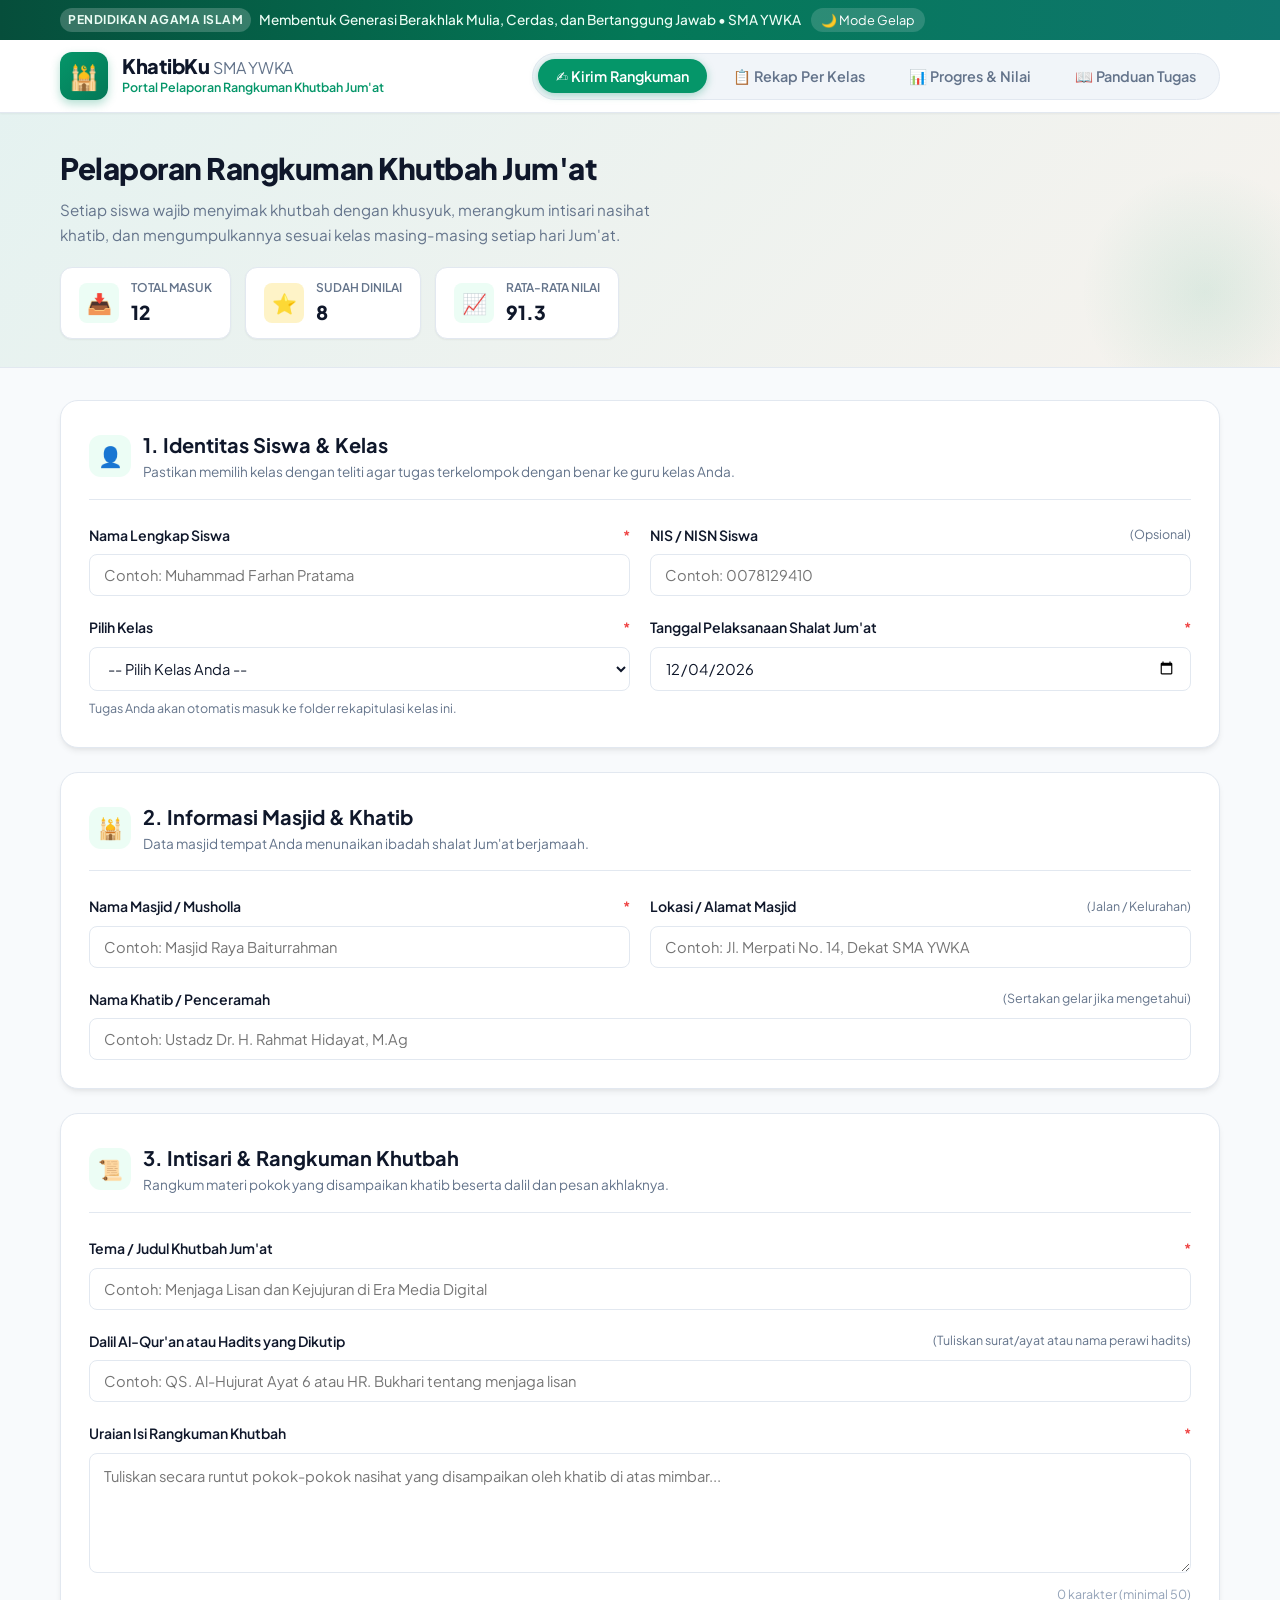
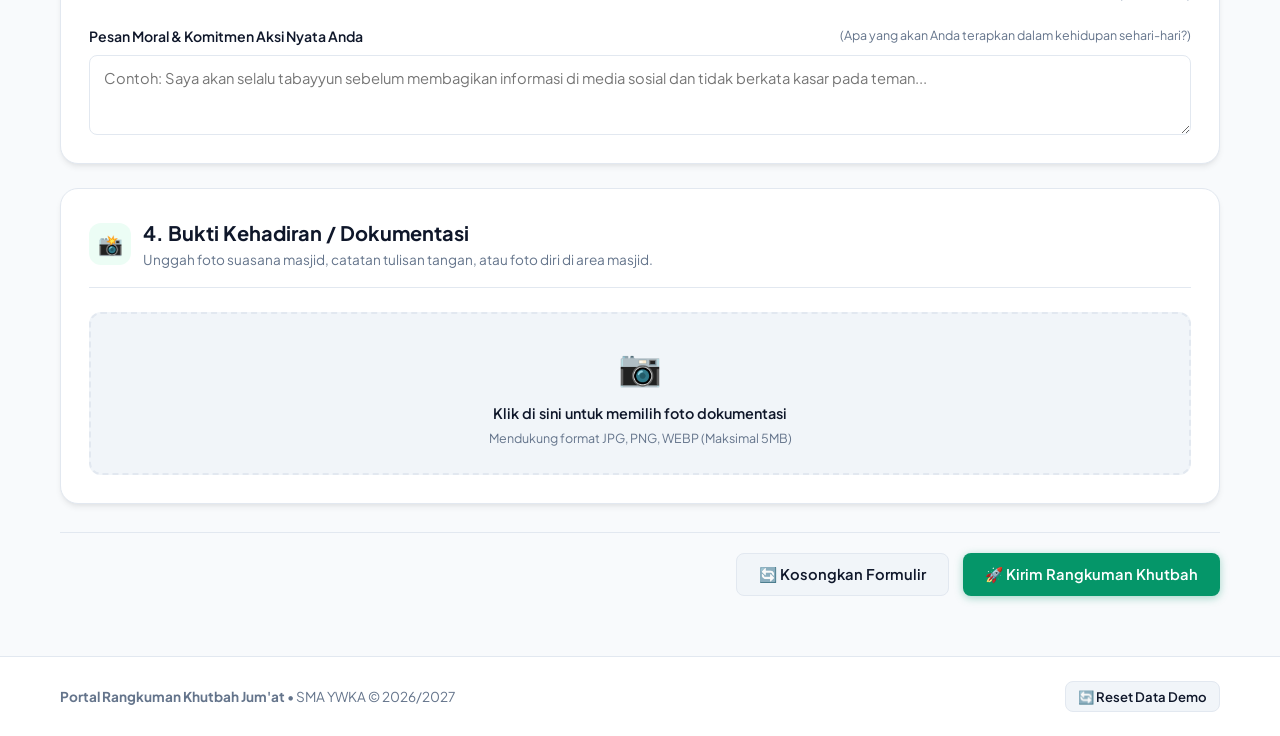
==== index.html @ e595c125 "feat: inisialisasi portal pelaporan dan rekapitulasi rangkuman khutbah jumat SMA YWKA" ====
<!DOCTYPE html>
<html lang="id" data-theme="light">
<head>
  <meta charset="UTF-8">
  <meta name="viewport" content="width=device-width, initial-scale=1.0">
  <title>Portal Rangkuman Khutbah Jum'at - SMA YWKA</title>
  <meta name="description" content="Aplikasi pelaporan dan pengumpulan tugas rangkuman khutbah Jum'at siswa SMA YWKA berbasis per kelas lengkap dengan rekapitulasi nilai guru.">
  
  <!-- Google Fonts: Plus Jakarta Sans & Outfit -->
  <link rel="preconnect" href="https://fonts.googleapis.com">
  <link rel="preconnect" href="https://fonts.gstatic.com" crossorigin>
  <link href="https://fonts.googleapis.com/css2?family=Outfit:wght@500;600;700;800&family=Plus+Jakarta+Sans:ital,wght@0,400;0,500;0,600;0,700;0,800;1,400&display=swap" rel="stylesheet">
  
  <!-- Main Stylesheet -->
  <link rel="stylesheet" href="css/style.css">
</head>
<body>

  <!-- Top Announcement Bar -->
  <header class="top-announcement">
    <div class="container top-announcement-content">
      <div style="display: flex; align-items: center; gap: 8px;">
        <span class="announcement-badge">Pendidikan Agama Islam</span>
        <span>Membentuk Generasi Berakhlak Mulia, Cerdas, dan Bertanggung Jawab • SMA YWKA</span>
      </div>
      <div class="top-actions">
        <button id="themeToggleBtn" class="theme-toggle-btn" title="Beralih Mode Gelap/Terang">
          🌙 Mode Gelap
        </button>
      </div>
    </div>
  </header>

  <!-- Sticky Navbar -->
  <nav class="navbar">
    <div class="container nav-container">
      <div class="brand-wrapper">
        <div class="brand-logo-circle" title="Logo SMA YWKA">
          🕌
        </div>
        <div class="brand-info">
          <h1>KhatibKu <span style="display:inline; font-weight: normal; font-size: 0.8em; color: var(--text-muted);">SMA YWKA</span></h1>
          <span>Portal Pelaporan Rangkuman Khutbah Jum'at</span>
        </div>
      </div>

      <!-- Navigation Tabs -->
      <div class="nav-tabs" role="tablist">
        <button class="nav-tab-btn active" data-tab="form" role="tab">
          ✍️ Kirim Rangkuman
        </button>
        <button class="nav-tab-btn" data-tab="rekap" role="tab">
          📋 Rekap Per Kelas
        </button>
        <button class="nav-tab-btn" data-tab="statistik" role="tab">
          📊 Progres & Nilai
        </button>
        <button class="nav-tab-btn" data-tab="panduan" role="tab">
          📖 Panduan Tugas
        </button>
      </div>
    </div>
  </nav>

  <!-- Hero Header Banner -->
  <section class="hero-banner">
    <div class="container hero-content">
      <div class="hero-text">
        <h2>Pelaporan Rangkuman Khutbah Jum'at</h2>
        <p>Setiap siswa wajib menyimak khutbah dengan khusyuk, merangkum intisari nasihat khatib, dan mengumpulkannya sesuai kelas masing-masing setiap hari Jum'at.</p>
      </div>

      <!-- Quick Metrics Counters -->
      <div class="hero-stats-quick">
        <div class="stat-chip">
          <div class="stat-chip-icon green">📥</div>
          <div class="stat-chip-info">
            <span>Total Masuk</span>
            <strong id="statTotalSubmissions">0</strong>
          </div>
        </div>
        <div class="stat-chip">
          <div class="stat-chip-icon gold">⭐</div>
          <div class="stat-chip-info">
            <span>Sudah Dinilai</span>
            <strong id="statTotalGraded">0</strong>
          </div>
        </div>
        <div class="stat-chip">
          <div class="stat-chip-icon green">📈</div>
          <div class="stat-chip-info">
            <span>Rata-Rata Nilai</span>
            <strong id="statAvgScore">0.0</strong>
          </div>
        </div>
      </div>
    </div>
  </section>

  <!-- Main Workspace -->
  <main class="main-wrapper">
    <div class="container">

      <!-- ===================================================================
           TAB 1: FORM PENGUMPULAN SISWA
           =================================================================== -->
      <div id="tab-form" class="tab-panel active" role="tabpanel">
        
        <form id="formSubmitSummary">
          
          <!-- Card 1: Identitas Siswa -->
          <div class="card">
            <div class="card-header">
              <div class="card-title-group">
                <div class="card-icon">👤</div>
                <div>
                  <h3 class="card-title">1. Identitas Siswa & Kelas</h3>
                  <p class="card-subtitle">Pastikan memilih kelas dengan teliti agar tugas terkelompok dengan benar ke guru kelas Anda.</p>
                </div>
              </div>
            </div>

            <div class="form-grid">
              <div class="form-group">
                <label class="form-label" for="inputStudentName">
                  Nama Lengkap Siswa <span class="required">*</span>
                </label>
                <input type="text" id="inputStudentName" class="input-field" placeholder="Contoh: Muhammad Farhan Pratama" required>
              </div>

              <div class="form-group">
                <label class="form-label" for="inputNisn">
                  NIS / NISN Siswa <span class="form-hint">(Opsional)</span>
                </label>
                <input type="text" id="inputNisn" class="input-field" placeholder="Contoh: 0078129410">
              </div>

              <div class="form-group">
                <label class="form-label" for="inputClass">
                  Pilih Kelas <span class="required">*</span>
                </label>
                <select id="inputClass" class="select-field" required>
                  <option value="">-- Memuat daftar kelas... --</option>
                </select>
                <span class="form-hint">Tugas Anda akan otomatis masuk ke folder rekapitulasi kelas ini.</span>
              </div>

              <div class="form-group">
                <label class="form-label" for="inputFridayDate">
                  Tanggal Pelaksanaan Shalat Jum'at <span class="required">*</span>
                </label>
                <input type="date" id="inputFridayDate" class="input-field" required>
              </div>
            </div>
          </div>

          <!-- Card 2: Lokasi Ibadah & Khatib -->
          <div class="card">
            <div class="card-header">
              <div class="card-title-group">
                <div class="card-icon">🕌</div>
                <div>
                  <h3 class="card-title">2. Informasi Masjid & Khatib</h3>
                  <p class="card-subtitle">Data masjid tempat Anda menunaikan ibadah shalat Jum'at berjamaah.</p>
                </div>
              </div>
            </div>

            <div class="form-grid">
              <div class="form-group">
                <label class="form-label" for="inputMosqueName">
                  Nama Masjid / Musholla <span class="required">*</span>
                </label>
                <input type="text" id="inputMosqueName" class="input-field" placeholder="Contoh: Masjid Raya Baiturrahman" required>
              </div>

              <div class="form-group">
                <label class="form-label" for="inputMosqueAddress">
                  Lokasi / Alamat Masjid <span class="form-hint">(Jalan / Kelurahan)</span>
                </label>
                <input type="text" id="inputMosqueAddress" class="input-field" placeholder="Contoh: Jl. Merpati No. 14, Dekat SMA YWKA">
              </div>

              <div class="form-group full-width">
                <label class="form-label" for="inputKhatibName">
                  Nama Khatib / Penceramah <span class="form-hint">(Sertakan gelar jika mengetahui)</span>
                </label>
                <input type="text" id="inputKhatibName" class="input-field" placeholder="Contoh: Ustadz Dr. H. Rahmat Hidayat, M.Ag">
              </div>
            </div>
          </div>

          <!-- Card 3: Rangkuman Khutbah -->
          <div class="card">
            <div class="card-header">
              <div class="card-title-group">
                <div class="card-icon">📜</div>
                <div>
                  <h3 class="card-title">3. Intisari & Rangkuman Khutbah</h3>
                  <p class="card-subtitle">Rangkum materi pokok yang disampaikan khatib beserta dalil dan pesan akhlaknya.</p>
                </div>
              </div>
            </div>

            <div class="form-grid">
              <div class="form-group full-width">
                <label class="form-label" for="inputKhutbahTitle">
                  Tema / Judul Khutbah Jum'at <span class="required">*</span>
                </label>
                <input type="text" id="inputKhutbahTitle" class="input-field" placeholder="Contoh: Menjaga Lisan dan Kejujuran di Era Media Digital" required>
              </div>

              <div class="form-group full-width">
                <label class="form-label" for="inputQuranHadith">
                  Dalil Al-Qur'an atau Hadits yang Dikutip <span class="form-hint">(Tuliskan surat/ayat atau nama perawi hadits)</span>
                </label>
                <input type="text" id="inputQuranHadith" class="input-field" placeholder="Contoh: QS. Al-Hujurat Ayat 6 atau HR. Bukhari tentang menjaga lisan">
              </div>

              <div class="form-group full-width">
                <label class="form-label" for="inputSummaryText">
                  Uraian Isi Rangkuman Khutbah <span class="required">*</span>
                </label>
                <textarea id="inputSummaryText" class="textarea-field" placeholder="Tuliskan secara runtut pokok-pokok nasihat yang disampaikan oleh khatib di atas mimbar..." required></textarea>
                <div id="charCounter" class="char-counter">0 karakter (minimal 50)</div>
              </div>

              <div class="form-group full-width">
                <label class="form-label" for="inputMoralAction">
                  Pesan Moral & Komitmen Aksi Nyata Anda <span class="form-hint">(Apa yang akan Anda terapkan dalam kehidupan sehari-hari?)</span>
                </label>
                <textarea id="inputMoralAction" class="textarea-field" style="min-height: 80px;" placeholder="Contoh: Saya akan selalu tabayyun sebelum membagikan informasi di media sosial dan tidak berkata kasar pada teman..."></textarea>
              </div>
            </div>
          </div>

          <!-- Card 4: Bukti Foto Kehadiran -->
          <div class="card">
            <div class="card-header">
              <div class="card-title-group">
                <div class="card-icon">📸</div>
                <div>
                  <h3 class="card-title">4. Bukti Kehadiran / Dokumentasi</h3>
                  <p class="card-subtitle">Unggah foto suasana masjid, catatan tulisan tangan, atau foto diri di area masjid.</p>
                </div>
              </div>
            </div>

            <div class="photo-upload-zone" onclick="document.getElementById('inputPhotoFile').click()">
              <input type="file" id="inputPhotoFile" accept="image/*" style="display: none;">
              
              <div id="photoUploadPrompt">
                <div class="upload-icon">📷</div>
                <div class="upload-text">Klik di sini untuk memilih foto dokumentasi</div>
                <div class="upload-subtext">Mendukung format JPG, PNG, WEBP (Maksimal 5MB)</div>
              </div>

              <div id="photoPreviewContainer" class="photo-preview-wrapper" style="display: none;">
                <img id="photoPreviewImg" class="photo-preview-img" src="" alt="Preview Dokumentasi Siswa">
                <button type="button" id="btnRemovePhoto" class="btn-remove-photo" title="Hapus Foto">✕</button>
              </div>
            </div>
          </div>

          <!-- Tombol Aksi Submit -->
          <div class="form-actions">
            <button type="reset" class="btn btn-secondary">
              🔄 Kosongkan Formulir
            </button>
            <button type="submit" class="btn btn-primary">
              🚀 Kirim Rangkuman Khutbah
            </button>
          </div>

        </form>
      </div>

      <!-- ===================================================================
           TAB 2: REKAPITULASI BERDASARKAN KELAS (GURU / WALI KELAS)
           =================================================================== -->
      <div id="tab-rekap" class="tab-panel" role="tabpanel">
        
        <!-- Pilihan Filter Kelas (Pills) -->
        <div class="card" style="padding: 20px 24px;">
          <div class="class-filter-title">
            <span>🏷️ Kelompokkan Berdasarkan Kelas:</span>
            <span style="font-size: 0.8rem; font-weight: normal; color: var(--text-muted);">Klik kelas untuk menyaring data</span>
          </div>
          <div id="classPillsContainer" class="class-pills-list">
            <!-- Diisi otomatis oleh JavaScript -->
          </div>
        </div>

        <!-- Filter & Search Controls Toolbar -->
        <div class="filter-toolbar">
          <div class="search-box-wrapper">
            <span class="search-icon">🔍</span>
            <input type="text" id="tableSearchInput" class="input-field" placeholder="Cari nama siswa, masjid, atau judul khutbah...">
          </div>

          <div class="filter-group-right">
            <!-- Filter Tanggal Jum'at -->
            <select id="filterFridayDate" class="select-field" style="width: auto; min-width: 190px;">
              <option value="all">📅 Semua Tanggal Jum'at</option>
            </select>

            <!-- Filter Status Penilaian -->
            <select id="filterStatus" class="select-field" style="width: auto; min-width: 160px;">
              <option value="all">⚡ Semua Status</option>
              <option value="pending">⏳ Menunggu Penilaian</option>
              <option value="graded">✅ Sudah Dinilai</option>
            </select>

            <!-- Export Excel Button -->
            <button id="btnExportCSV" class="btn btn-outline-gold" title="Ekspor data yang tampil ke file CSV / Excel">
              📥 Unduh Excel
            </button>

            <!-- Cetak Laporan Button -->
            <button id="btnPrintReport" class="btn btn-primary" title="Cetak lembar penilaian resmi per kelas">
              🖨️ Cetak Lembar Nilai
            </button>
          </div>
        </div>

        <!-- Indikator Jumlah Data yang Ditampilkan -->
        <div style="display: flex; justify-content: space-between; align-items: center; margin-bottom: 14px; font-size: 0.88rem; color: var(--text-muted);">
          <div id="filteredResultCount">Menampilkan 0 data rangkuman</div>
          <div>Klik tombol <strong>Periksa</strong> untuk membaca rangkuman lengkap & memberikan nilai.</div>
        </div>

        <!-- Tabel Rekapitulasi Rangkuman Siswa -->
        <div class="table-responsive">
          <table class="custom-table">
            <thead>
              <tr>
                <th style="width: 40px; text-align: center;">No</th>
                <th>Nama Siswa & NISN</th>
                <th style="text-align: center;">Kelas</th>
                <th>Tanggal Jum'at</th>
                <th>Masjid & Khatib</th>
                <th>Tema Khutbah</th>
                <th style="text-align: center;">Foto</th>
                <th style="text-align: center;">Status</th>
                <th style="text-align: center;">Nilai</th>
                <th style="text-align: center; width: 100px;">Aksi</th>
              </tr>
            </thead>
            <tbody id="summariesTableBody">
              <!-- Baris tabel di-generate secara dinamis -->
            </tbody>
          </table>
        </div>

        <!-- Empty State jika tidak ada data -->
        <div id="emptyStateTable" class="empty-state" style="display: none;">
          <div class="empty-state-icon">📭</div>
          <h3>Tidak Ada Data Rangkuman</h3>
          <p>Belum ada tugas siswa yang dikumpulkan untuk saringan kelas atau tanggal yang Anda pilih.</p>
        </div>

      </div>

      <!-- ===================================================================
           TAB 3: STATISTIK & MONITORING KEAKTIFAN KELAS
           =================================================================== -->
      <div id="tab-statistik" class="tab-panel" role="tabpanel">
        
        <div class="card-header" style="margin-bottom: 24px;">
          <div>
            <h3 class="card-title">📊 Monitoring Keaktifan Pengumpulan Per Kelas</h3>
            <p class="card-subtitle">Memantau tingkat partisipasi siswa dari setiap kelas dalam melaksanakan tugas shalat Jum'at.</p>
          </div>
        </div>

        <!-- Grid Progress Per Kelas -->
        <div id="classProgressGrid" style="display: grid; grid-template-columns: repeat(auto-fill, minmax(280px, 1fr)); gap: 18px;">
          <!-- Diisi otomatis oleh JavaScript -->
        </div>

      </div>

      <!-- ===================================================================
           TAB 4: PANDUAN TUGAS KHUTBAH JUM'AT
           =================================================================== -->
      <div id="tab-panduan" class="tab-panel" role="tabpanel">
        
        <div class="card">
          <div class="card-header">
            <div class="card-title-group">
              <div class="card-icon">📖</div>
              <div>
                <h3 class="card-title">Panduan Adab & Penulisan Rangkuman Khutbah Jum'at</h3>
                <p class="card-subtitle">Pedoman resmi bagi seluruh siswa SMA YWKA</p>
              </div>
            </div>
          </div>

          <div style="display: grid; grid-template-columns: repeat(auto-fit, minmax(300px, 1fr)); gap: 24px;">
            <div class="detail-item-box" style="border-left-color: #059669;">
              <h4 style="color: var(--primary); margin-bottom: 8px;">1. Adab Menyimak Khutbah</h4>
              <p style="font-size: 0.9rem; color: var(--text-main); margin-bottom: 8px;">
                Saat khatib telah naik mimbar dan berkhutbah, seluruh jamaah <strong>wajib diam dan mendengarkan</strong>. Tidak diperkenankan berbicara bahkan sekadar menegur kawan.
              </p>
              <blockquote style="font-style: italic; background: rgba(5,150,105,0.06); padding: 8px 12px; border-radius: 6px; font-size: 0.85rem;">
                "Jika engkau berkata kepada sahabatmu pada hari Jum'at 'Diamlah!' saat imam sedang berkhutbah, maka sungguh engkau telah berbuat sia-sia." (HR. Bukhari no. 934 & Muslim no. 851)
              </blockquote>
            </div>

            <div class="detail-item-box" style="border-left-color: #d97706;">
              <h4 style="color: var(--accent-gold); margin-bottom: 8px;">2. Kapan Waktu Mencatat?</h4>
              <p style="font-size: 0.9rem; color: var(--text-main);">
                Siswa dianjurkan untuk <strong>fokus menyimak dan mengingat poin-poin inti</strong> selama khutbah berlangsung. Catatan dan penulisan rangkuman dilakukan <strong>seusai shalat Jum'at selesai</strong> atau setelah tiba di rumah/sekolah agar tidak merusak kesempurnaan pahala Jum'at.
              </p>
            </div>

            <div class="detail-item-box" style="border-left-color: #3b82f6;">
              <h4 style="color: #2563eb; margin-bottom: 8px;">3. Unsur Rangkuman yang Baik</h4>
              <ul style="padding-left: 20px; font-size: 0.9rem; color: var(--text-main); line-height: 1.7;">
                <li><strong>Identitas Masjid & Khatib:</strong> Tuliskan nama masjid dan khatib dengan benar.</li>
                <li><strong>Tema / Topik Utama:</strong> Pokok pesan moral yang dibawakan.</li>
                <li><strong>Dalil Pendukung:</strong> Sebutkan ayat Al-Qur'an atau hadits yang dijadikan rujukan oleh khatib.</li>
                <li><strong>Aksi Nyata:</strong> Refleksi pribadi tentang bagaimana Anda menerapkan nasehat tersebut di lingkungan sekolah dan keluarga.</li>
              </ul>
            </div>

            <div class="detail-item-box" style="border-left-color: #8b5cf6;">
              <h4 style="color: #7c3aed; margin-bottom: 8px;">4. Kriteria Penilaian Guru</h4>
              <ul style="padding-left: 20px; font-size: 0.9rem; color: var(--text-main); line-height: 1.7;">
                <li><strong>Kelengkapan Isi (40%):</strong> Menjelaskan pokok khutbah secara sistematis.</li>
                <li><strong>Ketepatan Dalil (25%):</strong> Menyertakan ayat/hadits yang relevan.</li>
                <li><strong>Aksi Nyata & Relevansi (25%):</strong> Adanya komitmen penerapan akhlakul karimah.</li>
                <li><strong>Ketepatan Waktu & Bukti (10%):</strong> Dikumpulkan pada hari Jum'at sebelum pukul 21:00 WIB.</li>
              </ul>
            </div>
          </div>
        </div>

      </div>

    </div>
  </main>

  <!-- ===================================================================
       MODAL 1: PERIKSA & BERI NILAI TUGAS (UNTUK GURU)
       =================================================================== -->
  <div id="reviewModal" class="modal-backdrop">
    <div class="modal-dialog">
      <div class="modal-header">
        <div>
          <h3 id="modalStudentName">Detail Rangkuman Siswa</h3>
          <div id="modalStudentMeta" style="font-size: 0.8rem; color: var(--text-muted); margin-top: 2px;"></div>
        </div>
        <button class="modal-close-btn" onclick="closeReviewModal()">✕</button>
      </div>

      <div class="modal-body">
        
        <!-- Info Pelaksanaan -->
        <div style="display: grid; grid-template-columns: repeat(2, 1fr); gap: 12px; margin-bottom: 16px;">
          <div class="detail-item-box" style="margin-bottom: 0;">
            <div class="detail-item-title">🕌 Lokasi Masjid</div>
            <div id="modalMosqueInfo" class="detail-item-content">-</div>
          </div>
          <div class="detail-item-box" style="margin-bottom: 0;">
            <div class="detail-item-title">📅 Tanggal & Khatib</div>
            <div id="modalDateInfo" style="font-weight: 600; color: var(--primary);"></div>
            <div id="modalKhatibInfo" style="font-size: 0.85rem; color: var(--text-muted);"></div>
          </div>
        </div>

        <!-- Tema Khutbah -->
        <div class="detail-item-box">
          <div class="detail-item-title">📌 Tema / Judul Khutbah</div>
          <div id="modalKhutbahTitle" class="detail-item-content" style="font-weight: 700; font-size: 1.05rem;">-</div>
        </div>

        <!-- Dalil -->
        <div class="detail-item-box" style="border-left-color: var(--accent-gold);">
          <div class="detail-item-title">📖 Dalil Al-Qur'an / Hadits</div>
          <div id="modalQuranHadith" class="detail-item-content" style="font-style: italic;">-</div>
        </div>

        <!-- Uraian Rangkuman -->
        <div class="detail-item-box">
          <div class="detail-item-title">📝 Isi Rangkuman Khutbah</div>
          <div id="modalSummaryText" class="detail-item-content">-</div>
        </div>

        <!-- Aksi Nyata -->
        <div class="detail-item-box" style="border-left-color: #3b82f6;">
          <div class="detail-item-title">🌱 Pesan Moral & Aksi Nyata Siswa</div>
          <div id="modalMoralAction" class="detail-item-content">-</div>
        </div>

        <!-- Foto Bukti -->
        <div id="modalPhotoWrapper" class="detail-item-box" style="display: none;">
          <div class="detail-item-title">📷 Foto Bukti Kehadiran / Dokumentasi</div>
          <div style="margin-top: 8px; text-align: center;">
            <img id="modalPhotoImg" src="" alt="Foto Bukti Siswa" style="max-width: 100%; max-height: 320px; border-radius: var(--radius-md); box-shadow: var(--shadow-sm);">
          </div>
        </div>

        <!-- Box Penilaian Guru -->
        <div class="grading-card">
          <h4 style="margin-bottom: 12px; color: var(--primary-dark); font-size: 1.05rem; display: flex; align-items: center; gap: 8px;">
            <span>✍️</span> Lembar Penilaian & Umpan Balik Guru
          </h4>
          
          <div style="display: grid; grid-template-columns: 140px 1fr; gap: 14px; margin-bottom: 12px;">
            <div class="form-group">
              <label class="form-label" for="modalInputScore">Nilai (0-100)</label>
              <input type="number" id="modalInputScore" class="input-field" min="0" max="100" placeholder="90" style="font-size: 1.1rem; font-weight: 700; text-align: center;">
            </div>

            <div class="form-group">
              <label class="form-label" for="modalSelectStatus">Status Penilaian</label>
              <select id="modalSelectStatus" class="select-field">
                <option value="graded">✅ Sudah Dinilai (Selesai)</option>
                <option value="pending">⏳ Masih Menunggu</option>
                <option value="revision">⚠️ Perlu Revisi / Kurang Lengkap</option>
              </select>
            </div>
          </div>

          <div class="form-group">
            <label class="form-label" for="modalInputFeedback">Catatan Guru / Masukan untuk Siswa</label>
            <textarea id="modalInputFeedback" class="textarea-field" style="min-height: 80px;" placeholder="Tuliskan catatan apresiasi atau evaluasi untuk siswa..."></textarea>
          </div>
        </div>

      </div>

      <div class="modal-footer">
        <button type="button" id="btnDeleteSummary" class="btn btn-secondary" style="color: #ef4444; border-color: rgba(239, 68, 68, 0.3);">
          🗑️ Hapus Laporan
        </button>
        <button type="button" class="btn btn-secondary" onclick="closeReviewModal()">
          Batal
        </button>
        <button type="button" id="btnSaveGrading" class="btn btn-primary">
          💾 Simpan Nilai & Catatan
        </button>
      </div>
    </div>
  </div>

  <!-- ===================================================================
       MODAL 2: DIGITAL RECEIPT (BUKTI SETOR TUGAS SISWA)
       =================================================================== -->
  <div id="receiptModal" class="modal-backdrop">
    <div class="modal-dialog" style="max-width: 520px;">
      <div class="modal-header">
        <h3>🎉 Rangkuman Berhasil Terkirim!</h3>
        <button class="modal-close-btn" onclick="closeReceiptModal()">✕</button>
      </div>

      <div class="modal-body">
        <div class="receipt-card">
          <div class="receipt-icon">🕌</div>
          <h4 style="color: var(--primary-dark); font-size: 1.2rem; margin-bottom: 4px;">SMA YWKA</h4>
          <p style="font-size: 0.85rem; color: var(--text-muted); margin-bottom: 12px;">Tanda Terima Penyerahan Tugas Khutbah Jum'at</p>
          <div id="receiptId" class="receipt-id">JUM-XXXXXX</div>
          <span style="font-size: 0.75rem; background: #d1fae5; color: #065f46; padding: 3px 10px; border-radius: 99px; font-weight: bold;">
            STATUS: DITERIMA SISTEM
          </span>
        </div>

        <div style="font-size: 0.9rem; line-height: 1.8;">
          <div style="display: flex; justify-content: space-between; border-bottom: 1px dashed var(--border-color); padding: 6px 0;">
            <span style="color: var(--text-muted);">Nama Siswa:</span>
            <strong id="receiptStudentName">-</strong>
          </div>
          <div style="display: flex; justify-content: space-between; border-bottom: 1px dashed var(--border-color); padding: 6px 0;">
            <span style="color: var(--text-muted);">Kelas:</span>
            <strong id="receiptClass">-</strong>
          </div>
          <div style="display: flex; justify-content: space-between; border-bottom: 1px dashed var(--border-color); padding: 6px 0;">
            <span style="color: var(--text-muted);">Waktu Kirim:</span>
            <span id="receiptDate" style="font-weight: 500;">-</span>
          </div>
          <div style="display: flex; justify-content: space-between; border-bottom: 1px dashed var(--border-color); padding: 6px 0;">
            <span style="color: var(--text-muted);">Masjid:</span>
            <span id="receiptMosque" style="font-weight: 600;">-</span>
          </div>
          <div style="display: flex; justify-content: space-between; padding: 6px 0;">
            <span style="color: var(--text-muted);">Tema Khutbah:</span>
            <strong id="receiptTitle" style="text-align: right; max-width: 260px;">-</strong>
          </div>
        </div>

        <div style="background: var(--bg-card-subtle); border-radius: var(--radius-sm); padding: 10px 14px; font-size: 0.8rem; color: var(--text-muted); margin-top: 14px; text-align: center;">
          💡 Anda dapat mengambil tangkapan layar (screenshot) tanda terima ini sebagai arsip pribadi atau bukti serah tugas kepada wali kelas.
        </div>
      </div>

      <div class="modal-footer">
        <button type="button" class="btn btn-secondary" onclick="window.print()">
          🖨️ Cetak Bukti
        </button>
        <button type="button" class="btn btn-primary" onclick="closeReceiptModal(); switchTab('rekap');">
          Lihat di Rekap Kelas ➔
        </button>
      </div>
    </div>
  </div>

  <!-- Toast Notification Container -->
  <div id="toastContainer" class="toast-container"></div>

  <!-- Footer -->
  <footer class="footer">
    <div class="container" style="display: flex; justify-content: space-between; align-items: center; flex-wrap: wrap; gap: 12px;">
      <div>
        <strong>Portal Rangkuman Khutbah Jum'at</strong> • SMA YWKA © 2026/2027
      </div>
      <div>
        <button id="btnResetDemo" class="btn btn-secondary btn-sm" title="Pulihkan data sample jika diperlukan">
          🔄 Reset Data Demo
        </button>
      </div>
    </div>
  </footer>

  <!-- Scripts -->
  <script src="js/sampleData.js"></script>
  <script src="js/exportUtils.js"></script>
  <script src="js/app.js"></script>
</body>
</html>
---- css/style.css ----
/* ===================================================================
   PORTAL RANGKUMAN KHUTBAH JUM'AT SMA YWKA - DESIGN SYSTEM
   Modern, Islamic Emerald & Gold Theme, Glassmorphism & Micro-animations
   =================================================================== */

:root {
  /* Color Palette - Light Mode */
  --primary: #059669;
  --primary-hover: #047857;
  --primary-dark: #064e3b;
  --primary-light: #ecfdf5;
  --primary-border: #a7f3d0;

  --accent-gold: #d97706;
  --accent-gold-light: #fef3c7;
  --accent-gold-hover: #b45309;

  --bg-page: #f8fafc;
  --bg-card: #ffffff;
  --bg-card-subtle: #f1f5f9;
  --bg-input: #ffffff;

  --text-main: #0f172a;
  --text-muted: #64748b;
  --text-light: #94a3b8;
  --text-on-primary: #ffffff;

  --border-color: #e2e8f0;
  --border-focus: #10b981;

  --shadow-sm: 0 1px 2px 0 rgba(0, 0, 0, 0.05);
  --shadow-md: 0 4px 6px -1px rgba(0, 0, 0, 0.07), 0 2px 4px -2px rgba(0, 0, 0, 0.05);
  --shadow-lg: 0 10px 15px -3px rgba(0, 0, 0, 0.08), 0 4px 6px -4px rgba(0, 0, 0, 0.04);
  --shadow-xl: 0 20px 25px -5px rgba(0, 0, 0, 0.1), 0 8px 10px -6px rgba(0, 0, 0, 0.06);

  --radius-sm: 8px;
  --radius-md: 12px;
  --radius-lg: 18px;
  --radius-full: 9999px;

  --transition-fast: 0.15s ease;
  --transition-normal: 0.25s cubic-bezier(0.4, 0, 0.2, 1);
  --transition-slow: 0.4s ease;

  --font-family: 'Plus Jakarta Sans', system-ui, -apple-system, BlinkMacSystemFont, 'Segoe UI', Roboto, sans-serif;
}

/* Dark Mode Theme */
[data-theme="dark"] {
  --primary: #10b981;
  --primary-hover: #34d399;
  --primary-dark: #064e3b;
  --primary-light: rgba(16, 185, 129, 0.12);
  --primary-border: #065f46;

  --accent-gold: #f59e0b;
  --accent-gold-light: rgba(245, 158, 11, 0.15);
  --accent-gold-hover: #fbbf24;

  --bg-page: #0b1120;
  --bg-card: #151f32;
  --bg-card-subtle: #1e293b;
  --bg-input: #1a253c;

  --text-main: #f1f5f9;
  --text-muted: #94a3b8;
  --text-light: #64748b;

  --border-color: #24324d;
  --border-focus: #34d399;

  --shadow-sm: 0 1px 2px 0 rgba(0, 0, 0, 0.4);
  --shadow-md: 0 4px 6px -1px rgba(0, 0, 0, 0.45);
  --shadow-lg: 0 10px 15px -3px rgba(0, 0, 0, 0.5);
  --shadow-xl: 0 20px 25px -5px rgba(0, 0, 0, 0.6);
}

/* Base Styles */
*, *::before, *::after {
  box-sizing: border-box;
  margin: 0;
  padding: 0;
}

html {
  scroll-behavior: smooth;
}

body {
  font-family: var(--font-family);
  background-color: var(--bg-page);
  color: var(--text-main);
  line-height: 1.6;
  min-height: 100vh;
  transition: background-color var(--transition-slow), color var(--transition-slow);
  overflow-x: hidden;
}

a {
  color: inherit;
  text-decoration: none;
}

button, input, select, textarea {
  font-family: inherit;
  font-size: 100%;
}

/* Container */
.container {
  width: 100%;
  max-width: 1200px;
  margin: 0 auto;
  padding: 0 20px;
}

/* Top Announcement Bar */
.top-announcement {
  background: linear-gradient(90deg, #064e3b 0%, #047857 50%, #0f766e 100%);
  color: #ecfdf5;
  padding: 8px 16px;
  font-size: 0.85rem;
  display: flex;
  justify-content: space-between;
  align-items: center;
  font-weight: 500;
}

.top-announcement-content {
  display: flex;
  align-items: center;
  gap: 10px;
}

.announcement-badge {
  background: rgba(255, 255, 255, 0.2);
  padding: 2px 8px;
  border-radius: var(--radius-full);
  font-size: 0.75rem;
  letter-spacing: 0.5px;
  text-transform: uppercase;
  font-weight: 700;
}

.top-actions {
  display: flex;
  align-items: center;
  gap: 12px;
}

.theme-toggle-btn {
  background: rgba(255, 255, 255, 0.15);
  border: none;
  color: #fff;
  padding: 4px 10px;
  border-radius: var(--radius-full);
  font-size: 0.8rem;
  cursor: pointer;
  display: inline-flex;
  align-items: center;
  gap: 6px;
  transition: background var(--transition-fast);
}

.theme-toggle-btn:hover {
  background: rgba(255, 255, 255, 0.3);
}

/* Main Navigation Bar */
.navbar {
  background-color: var(--bg-card);
  border-bottom: 1px solid var(--border-color);
  position: sticky;
  top: 0;
  z-index: 100;
  box-shadow: var(--shadow-sm);
  backdrop-filter: blur(12px);
  transition: background-color var(--transition-slow);
}

.nav-container {
  display: flex;
  align-items: center;
  justify-content: space-between;
  height: 72px;
}

.brand-wrapper {
  display: flex;
  align-items: center;
  gap: 14px;
}

.brand-logo-circle {
  width: 48px;
  height: 48px;
  border-radius: var(--radius-md);
  background: linear-gradient(135deg, #059669 0%, #047857 100%);
  display: flex;
  align-items: center;
  justify-content: center;
  color: white;
  font-size: 1.5rem;
  box-shadow: 0 4px 10px rgba(5, 150, 105, 0.3);
}

.brand-info h1 {
  font-size: 1.25rem;
  font-weight: 800;
  line-height: 1.2;
  color: var(--text-main);
  letter-spacing: -0.3px;
}

.brand-info span {
  font-size: 0.78rem;
  color: var(--primary);
  font-weight: 600;
  display: block;
}

/* Nav Tabs */
.nav-tabs {
  display: flex;
  align-items: center;
  gap: 8px;
  background: var(--bg-card-subtle);
  padding: 5px;
  border-radius: var(--radius-full);
  border: 1px solid var(--border-color);
}

.nav-tab-btn {
  background: transparent;
  border: none;
  padding: 8px 18px;
  border-radius: var(--radius-full);
  font-size: 0.9rem;
  font-weight: 600;
  color: var(--text-muted);
  cursor: pointer;
  display: flex;
  align-items: center;
  gap: 8px;
  transition: all var(--transition-normal);
}

.nav-tab-btn:hover {
  color: var(--text-main);
}

.nav-tab-btn.active {
  background: var(--primary);
  color: #ffffff;
  box-shadow: 0 2px 8px rgba(5, 150, 105, 0.35);
}

.tab-badge {
  background: rgba(255, 255, 255, 0.25);
  color: #fff;
  padding: 1px 7px;
  border-radius: var(--radius-full);
  font-size: 0.72rem;
  font-weight: 700;
}

.nav-tab-btn:not(.active) .tab-badge {
  background: var(--border-color);
  color: var(--text-muted);
}

/* Hero Section */
.hero-banner {
  background: linear-gradient(135deg, rgba(5, 150, 105, 0.08) 0%, rgba(217, 119, 6, 0.06) 100%);
  border-bottom: 1px solid var(--border-color);
  padding: 32px 0 28px;
  position: relative;
  overflow: hidden;
}

.hero-banner::after {
  content: "";
  position: absolute;
  right: -50px;
  bottom: -50px;
  width: 250px;
  height: 250px;
  background: radial-gradient(circle, rgba(5, 150, 105, 0.1) 0%, transparent 70%);
  border-radius: 50%;
  pointer-events: none;
}

.hero-content {
  display: flex;
  justify-content: space-between;
  align-items: center;
  flex-wrap: wrap;
  gap: 20px;
}

.hero-text h2 {
  font-size: 1.85rem;
  font-weight: 800;
  color: var(--text-main);
  margin-bottom: 6px;
  letter-spacing: -0.5px;
}

.hero-text p {
  color: var(--text-muted);
  font-size: 0.95rem;
  max-width: 620px;
}

.hero-stats-quick {
  display: flex;
  gap: 14px;
}

.stat-chip {
  background: var(--bg-card);
  border: 1px solid var(--border-color);
  padding: 10px 18px;
  border-radius: var(--radius-md);
  box-shadow: var(--shadow-sm);
  display: flex;
  align-items: center;
  gap: 12px;
}

.stat-chip-icon {
  width: 40px;
  height: 40px;
  border-radius: var(--radius-sm);
  display: flex;
  align-items: center;
  justify-content: center;
  font-size: 1.25rem;
}

.stat-chip-icon.green {
  background: var(--primary-light);
  color: var(--primary);
}

.stat-chip-icon.gold {
  background: var(--accent-gold-light);
  color: var(--accent-gold);
}

.stat-chip-info span {
  display: block;
  font-size: 0.75rem;
  color: var(--text-muted);
  font-weight: 600;
  text-transform: uppercase;
}

.stat-chip-info strong {
  font-size: 1.2rem;
  font-weight: 800;
  color: var(--text-main);
}

/* Main Content Area */
.main-wrapper {
  padding: 32px 0 60px;
}

/* Tab Panels */
.tab-panel {
  display: none;
  animation: fadeIn 0.3s ease;
}

.tab-panel.active {
  display: block;
}

@keyframes fadeIn {
  from { opacity: 0; transform: translateY(8px); }
  to { opacity: 1; transform: translateY(0); }
}

/* Card Styles */
.card {
  background: var(--bg-card);
  border: 1px solid var(--border-color);
  border-radius: var(--radius-lg);
  padding: 28px;
  box-shadow: var(--shadow-md);
  margin-bottom: 24px;
  transition: border-color var(--transition-normal), box-shadow var(--transition-normal);
}

.card:hover {
  border-color: rgba(5, 150, 105, 0.3);
}

.card-header {
  display: flex;
  align-items: center;
  justify-content: space-between;
  margin-bottom: 24px;
  padding-bottom: 16px;
  border-bottom: 1px solid var(--border-color);
}

.card-title-group {
  display: flex;
  align-items: center;
  gap: 12px;
}

.card-icon {
  width: 42px;
  height: 42px;
  border-radius: var(--radius-md);
  background: var(--primary-light);
  color: var(--primary);
  display: flex;
  align-items: center;
  justify-content: center;
  font-size: 1.25rem;
}

.card-title {
  font-size: 1.25rem;
  font-weight: 700;
  color: var(--text-main);
}

.card-subtitle {
  font-size: 0.85rem;
  color: var(--text-muted);
}

/* Form Styles */
.form-grid {
  display: grid;
  grid-template-columns: repeat(2, 1fr);
  gap: 20px;
}

.form-group {
  display: flex;
  flex-direction: column;
  gap: 8px;
}

.form-group.full-width {
  grid-column: span 2;
}

.form-label {
  font-size: 0.88rem;
  font-weight: 600;
  color: var(--text-main);
  display: flex;
  align-items: center;
  justify-content: space-between;
}

.form-label .required {
  color: #ef4444;
  margin-left: 4px;
}

.form-hint {
  font-size: 0.78rem;
  color: var(--text-muted);
  font-weight: normal;
}

.input-field, .select-field, .textarea-field {
  width: 100%;
  padding: 11px 14px;
  border-radius: var(--radius-sm);
  border: 1.5px solid var(--border-color);
  background-color: var(--bg-input);
  color: var(--text-main);
  outline: none;
  font-size: 0.92rem;
  transition: all var(--transition-fast);
}

.input-field:focus, .select-field:focus, .textarea-field:focus {
  border-color: var(--border-focus);
  box-shadow: 0 0 0 3px rgba(16, 185, 129, 0.18);
}

.textarea-field {
  min-height: 120px;
  resize: vertical;
  line-height: 1.55;
}

.char-counter {
  font-size: 0.78rem;
  color: var(--text-light);
  text-align: right;
  margin-top: 4px;
}

/* Photo Upload Box */
.photo-upload-zone {
  border: 2px dashed var(--border-color);
  border-radius: var(--radius-md);
  padding: 24px;
  text-align: center;
  background: var(--bg-card-subtle);
  cursor: pointer;
  transition: all var(--transition-normal);
  position: relative;
}

.photo-upload-zone:hover {
  border-color: var(--primary);
  background: var(--primary-light);
}

.upload-icon {
  font-size: 2.2rem;
  color: var(--primary);
  margin-bottom: 8px;
}

.upload-text {
  font-size: 0.9rem;
  font-weight: 600;
  color: var(--text-main);
}

.upload-subtext {
  font-size: 0.78rem;
  color: var(--text-muted);
  margin-top: 4px;
}

.photo-preview-wrapper {
  margin-top: 14px;
  position: relative;
  display: inline-block;
}

.photo-preview-img {
  max-width: 100%;
  max-height: 220px;
  border-radius: var(--radius-md);
  border: 2px solid var(--primary);
  box-shadow: var(--shadow-md);
  object-fit: cover;
}

.btn-remove-photo {
  position: absolute;
  top: 8px;
  right: 8px;
  background: rgba(239, 68, 68, 0.9);
  color: #fff;
  border: none;
  width: 28px;
  height: 28px;
  border-radius: 50%;
  cursor: pointer;
  display: flex;
  align-items: center;
  justify-content: center;
  font-size: 0.85rem;
}

/* Form Action Buttons */
.form-actions {
  display: flex;
  justify-content: flex-end;
  gap: 14px;
  margin-top: 28px;
  padding-top: 20px;
  border-top: 1px solid var(--border-color);
}

.btn {
  padding: 11px 22px;
  border-radius: var(--radius-sm);
  font-weight: 600;
  font-size: 0.92rem;
  cursor: pointer;
  display: inline-flex;
  align-items: center;
  justify-content: center;
  gap: 8px;
  transition: all var(--transition-fast);
  border: none;
}

.btn-primary {
  background: var(--primary);
  color: #ffffff;
  box-shadow: 0 2px 8px rgba(5, 150, 105, 0.35);
}

.btn-primary:hover {
  background: var(--primary-hover);
  transform: translateY(-1px);
  box-shadow: 0 4px 12px rgba(5, 150, 105, 0.45);
}

.btn-secondary {
  background: var(--bg-card-subtle);
  color: var(--text-main);
  border: 1px solid var(--border-color);
}

.btn-secondary:hover {
  background: var(--border-color);
}

.btn-outline-gold {
  background: transparent;
  color: var(--accent-gold);
  border: 1.5px solid var(--accent-gold);
}

.btn-outline-gold:hover {
  background: var(--accent-gold-light);
}

.btn-sm {
  padding: 6px 12px;
  font-size: 0.82rem;
  border-radius: var(--radius-sm);
}

/* ===================================================================
   PANEL GURU: FILTER KELAS & REKAPITULASI
   =================================================================== */

.class-filter-container {
  margin-bottom: 24px;
}

.class-filter-title {
  font-size: 0.92rem;
  font-weight: 700;
  color: var(--text-muted);
  text-transform: uppercase;
  letter-spacing: 0.5px;
  margin-bottom: 12px;
  display: flex;
  align-items: center;
  justify-content: space-between;
}

.class-pills-list {
  display: flex;
  flex-wrap: wrap;
  gap: 8px;
}

.class-pill {
  background: var(--bg-card);
  border: 1px solid var(--border-color);
  color: var(--text-main);
  padding: 8px 16px;
  border-radius: var(--radius-full);
  font-size: 0.85rem;
  font-weight: 600;
  cursor: pointer;
  display: inline-flex;
  align-items: center;
  gap: 8px;
  transition: all var(--transition-fast);
}

.class-pill:hover {
  border-color: var(--primary);
  color: var(--primary);
}

.class-pill.active {
  background: var(--primary);
  border-color: var(--primary);
  color: #fff;
  box-shadow: 0 2px 8px rgba(5, 150, 105, 0.35);
}

.pill-count {
  background: rgba(0, 0, 0, 0.08);
  padding: 2px 7px;
  border-radius: var(--radius-full);
  font-size: 0.72rem;
  font-weight: 700;
}

.class-pill.active .pill-count {
  background: rgba(255, 255, 255, 0.25);
  color: #fff;
}

/* Filter Controls Toolbar */
.filter-toolbar {
  display: flex;
  justify-content: space-between;
  align-items: center;
  gap: 16px;
  flex-wrap: wrap;
  background: var(--bg-card-subtle);
  padding: 16px;
  border-radius: var(--radius-md);
  margin-bottom: 24px;
  border: 1px solid var(--border-color);
}

.search-box-wrapper {
  flex: 1;
  min-width: 240px;
  position: relative;
}

.search-box-wrapper input {
  padding-left: 36px;
}

.search-icon {
  position: absolute;
  left: 12px;
  top: 50%;
  transform: translateY(-50%);
  color: var(--text-light);
  font-size: 0.95rem;
}

.filter-group-right {
  display: flex;
  align-items: center;
  gap: 12px;
  flex-wrap: wrap;
}

/* Summaries List / Table */
.table-responsive {
  width: 100%;
  overflow-x: auto;
  border-radius: var(--radius-md);
  border: 1px solid var(--border-color);
}

.custom-table {
  width: 100%;
  border-collapse: collapse;
  text-align: left;
  font-size: 0.88rem;
}

.custom-table th {
  background-color: var(--bg-card-subtle);
  color: var(--text-muted);
  font-weight: 700;
  padding: 12px 16px;
  border-bottom: 2px solid var(--border-color);
  white-space: nowrap;
}

.custom-table td {
  padding: 14px 16px;
  border-bottom: 1px solid var(--border-color);
  vertical-align: middle;
}

.custom-table tbody tr {
  transition: background-color var(--transition-fast);
}

.custom-table tbody tr:hover {
  background-color: var(--primary-light);
}

/* Status Badges */
.badge-status {
  display: inline-flex;
  align-items: center;
  gap: 5px;
  padding: 4px 10px;
  border-radius: var(--radius-full);
  font-size: 0.75rem;
  font-weight: 700;
  text-transform: uppercase;
  letter-spacing: 0.3px;
}

.badge-status.graded {
  background-color: #d1fae5;
  color: #065f46;
}

.badge-status.pending {
  background-color: #fef3c7;
  color: #92400e;
}

.badge-status.revision {
  background-color: #fee2e2;
  color: #991b1b;
}

[data-theme="dark"] .badge-status.graded {
  background-color: rgba(16, 185, 129, 0.2);
  color: #6ee7b7;
}

[data-theme="dark"] .badge-status.pending {
  background-color: rgba(245, 158, 11, 0.2);
  color: #fcd34d;
}

/* Score Pill */
.score-pill {
  font-weight: 800;
  font-size: 1rem;
  color: var(--primary);
  display: inline-flex;
  align-items: center;
  justify-content: center;
  min-width: 44px;
  height: 32px;
  border-radius: var(--radius-sm);
  background: var(--primary-light);
  border: 1px solid var(--primary-border);
}

.score-pill.empty {
  color: var(--text-light);
  background: var(--bg-card-subtle);
  border-color: var(--border-color);
  font-size: 0.85rem;
  font-weight: normal;
}

/* Empty State */
.empty-state {
  text-align: center;
  padding: 48px 20px;
  color: var(--text-muted);
}

.empty-state-icon {
  font-size: 3.5rem;
  margin-bottom: 12px;
  opacity: 0.7;
}

.empty-state h3 {
  font-size: 1.15rem;
  font-weight: 700;
  color: var(--text-main);
  margin-bottom: 6px;
}

.empty-state p {
  font-size: 0.88rem;
  max-width: 400px;
  margin: 0 auto;
}

/* ===================================================================
   MODAL WINDOWS (Detail, Penilaian, Bukti Setor)
   =================================================================== */

.modal-backdrop {
  position: fixed;
  top: 0;
  left: 0;
  right: 0;
  bottom: 0;
  background-color: rgba(15, 23, 42, 0.75);
  backdrop-filter: blur(4px);
  z-index: 1000;
  display: none;
  align-items: center;
  justify-content: center;
  padding: 20px;
  animation: fadeIn 0.2s ease;
}

.modal-backdrop.active {
  display: flex;
}

.modal-dialog {
  background: var(--bg-card);
  border-radius: var(--radius-lg);
  border: 1px solid var(--border-color);
  width: 100%;
  max-width: 720px;
  max-height: 90vh;
  display: flex;
  flex-direction: column;
  box-shadow: var(--shadow-xl);
  overflow: hidden;
  animation: scaleUp 0.25s cubic-bezier(0.16, 1, 0.3, 1);
}

@keyframes scaleUp {
  from { transform: scale(0.95); opacity: 0; }
  to { transform: scale(1); opacity: 1; }
}

.modal-header {
  padding: 18px 24px;
  border-bottom: 1px solid var(--border-color);
  display: flex;
  align-items: center;
  justify-content: space-between;
}

.modal-header h3 {
  font-size: 1.2rem;
  font-weight: 700;
  color: var(--text-main);
}

.modal-close-btn {
  background: transparent;
  border: none;
  font-size: 1.5rem;
  color: var(--text-muted);
  cursor: pointer;
  line-height: 1;
  padding: 4px 8px;
  border-radius: var(--radius-sm);
  transition: color var(--transition-fast);
}

.modal-close-btn:hover {
  color: var(--text-main);
  background: var(--bg-card-subtle);
}

.modal-body {
  padding: 24px;
  overflow-y: auto;
  line-height: 1.6;
}

.modal-footer {
  padding: 16px 24px;
  border-top: 1px solid var(--border-color);
  display: flex;
  align-items: center;
  justify-content: flex-end;
  gap: 12px;
  background: var(--bg-card-subtle);
}

/* Detail Box */
.detail-item-box {
  background: var(--bg-card-subtle);
  border-radius: var(--radius-md);
  padding: 14px 18px;
  margin-bottom: 16px;
  border-left: 4px solid var(--primary);
}

.detail-item-title {
  font-size: 0.8rem;
  font-weight: 700;
  color: var(--text-muted);
  text-transform: uppercase;
  letter-spacing: 0.4px;
  margin-bottom: 4px;
}

.detail-item-content {
  color: var(--text-main);
  font-size: 0.95rem;
  white-space: pre-wrap;
}

.grading-card {
  background: var(--primary-light);
  border: 1.5px solid var(--primary-border);
  border-radius: var(--radius-md);
  padding: 20px;
  margin-top: 20px;
}

/* Digital Receipt Card (Bukti Setor Siswa) */
.receipt-card {
  text-align: center;
  padding: 20px;
  border: 2px dashed var(--primary);
  border-radius: var(--radius-lg);
  background: var(--primary-light);
  margin-bottom: 20px;
}

.receipt-icon {
  font-size: 3rem;
  color: var(--primary);
  margin-bottom: 8px;
}

.receipt-id {
  font-family: monospace;
  font-size: 1.1rem;
  font-weight: 800;
  color: var(--primary-dark);
  letter-spacing: 1px;
  margin-bottom: 6px;
}

/* ===================================================================
   PANEL STATISTIK & LEADERBOARD
   =================================================================== */

.stats-grid {
  display: grid;
  grid-template-columns: repeat(auto-fit, minmax(240px, 1fr));
  gap: 20px;
  margin-bottom: 28px;
}

.stat-metric-card {
  background: var(--bg-card);
  border: 1px solid var(--border-color);
  border-radius: var(--radius-md);
  padding: 20px;
  box-shadow: var(--shadow-sm);
  display: flex;
  align-items: center;
  gap: 16px;
}

.stat-metric-icon {
  width: 52px;
  height: 52px;
  border-radius: var(--radius-md);
  display: flex;
  align-items: center;
  justify-content: center;
  font-size: 1.6rem;
}

.progress-bar-container {
  width: 100%;
  height: 10px;
  background: var(--bg-card-subtle);
  border-radius: var(--radius-full);
  overflow: hidden;
  margin: 6px 0;
}

.progress-bar-fill {
  height: 100%;
  background: linear-gradient(90deg, #059669, #10b981);
  border-radius: var(--radius-full);
  transition: width 0.5s ease;
}

/* Toast Notifications */
.toast-container {
  position: fixed;
  bottom: 24px;
  right: 24px;
  z-index: 2000;
  display: flex;
  flex-direction: column;
  gap: 10px;
}

.toast {
  background: var(--bg-card);
  color: var(--text-main);
  border: 1px solid var(--border-color);
  border-left: 4px solid var(--primary);
  box-shadow: var(--shadow-lg);
  padding: 14px 20px;
  border-radius: var(--radius-sm);
  display: flex;
  align-items: center;
  gap: 12px;
  font-size: 0.9rem;
  font-weight: 500;
  animation: slideInRight 0.25s ease;
  min-width: 280px;
}

@keyframes slideInRight {
  from { transform: translateX(100%); opacity: 0; }
  to { transform: translateX(0); opacity: 1; }
}

/* Footer */
.footer {
  background: var(--bg-card);
  border-top: 1px solid var(--border-color);
  padding: 24px 0;
  text-align: center;
  font-size: 0.85rem;
  color: var(--text-muted);
}

/* Responsive Media Queries */
@media (max-width: 768px) {
  .nav-container {
    height: auto;
    padding: 12px 0;
    flex-direction: column;
    gap: 12px;
  }

  .nav-tabs {
    width: 100%;
    overflow-x: auto;
    justify-content: flex-start;
    border-radius: var(--radius-md);
  }

  .nav-tab-btn {
    padding: 7px 12px;
    font-size: 0.82rem;
    white-space: nowrap;
  }

  .form-grid {
    grid-template-columns: 1fr;
  }

  .form-group.full-width {
    grid-column: span 1;
  }

  .hero-content {
    flex-direction: column;
    align-items: flex-start;
  }

  .filter-toolbar {
    flex-direction: column;
    align-items: stretch;
  }

  .filter-group-right {
    justify-content: space-between;
  }
}

/* Print Media Rules */
@media print {
  .top-announcement,
  .navbar,
  .hero-banner,
  .filter-toolbar,
  .class-filter-container,
  .form-actions,
  .modal-backdrop:not(.active),
  .footer,
  .btn,
  .theme-toggle-btn {
    display: none !important;
  }

  body {
    background: #ffffff !important;
    color: #000000 !important;
  }

  .container {
    max-width: 100% !important;
    padding: 0 !important;
  }

  .card {
    border: none !important;
    box-shadow: none !important;
    padding: 0 !important;
  }

  .custom-table {
    border: 1px solid #333 !important;
  }

  .custom-table th, .custom-table td {
    border: 1px solid #333 !important;
    color: #000 !important;
  }
}
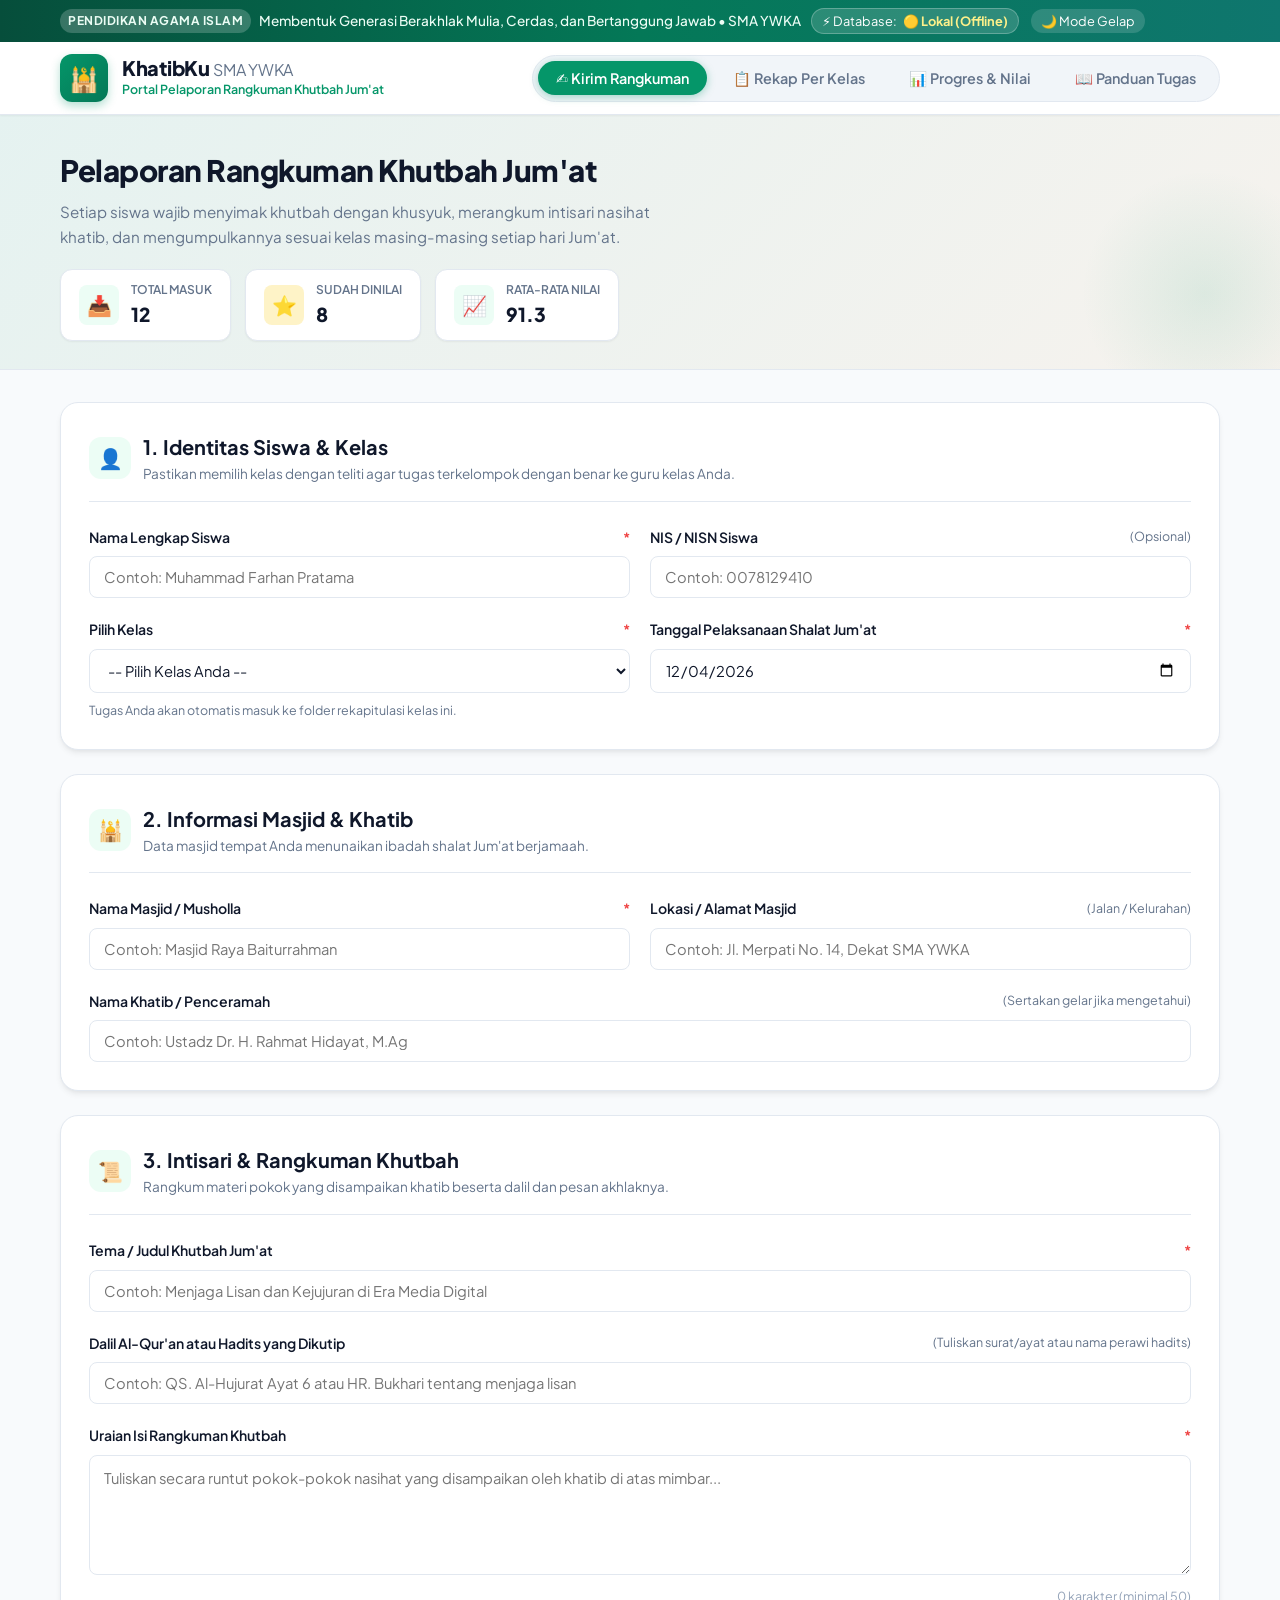
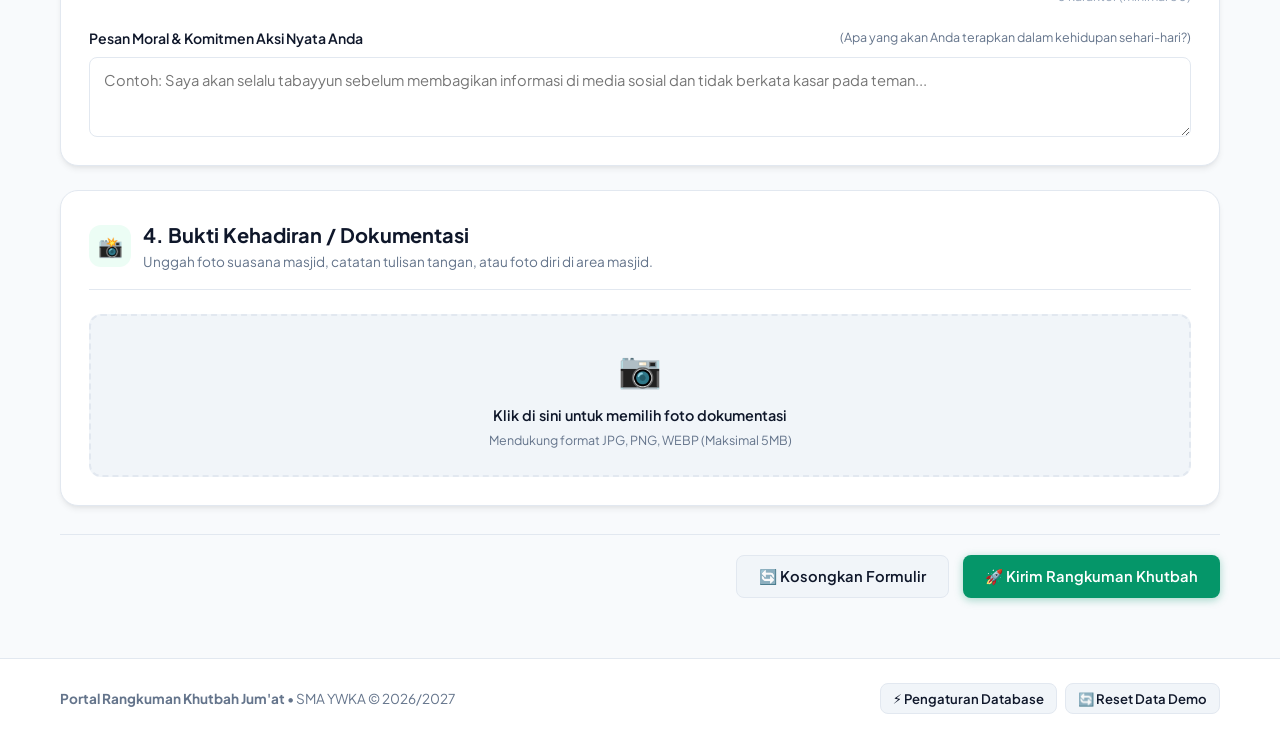
==== commit fbb28078: "feat: integrasikan database cloud Supabase dan skema SQL" ====
--- a/index.html
+++ b/index.html
@@ -24,6 +24,9 @@
         <span>Membentuk Generasi Berakhlak Mulia, Cerdas, dan Bertanggung Jawab • SMA YWKA</span>
       </div>
       <div class="top-actions">
+        <button id="btnOpenDbModal" class="theme-toggle-btn" title="Pengaturan Database Supabase" style="border: 1px solid rgba(255,255,255,0.25);">
+          ⚡ Database: <span id="dbStatusBadge" style="font-weight: 700; color: #fef08a;">Lokal</span>
+        </button>
         <button id="themeToggleBtn" class="theme-toggle-btn" title="Beralih Mode Gelap/Terang">
           🌙 Mode Gelap
         </button>
@@ -605,6 +608,62 @@
     </div>
   </div>
 
+  <!-- ===================================================================
+       MODAL 3: PENGATURAN DATABASE CLOUD SUPABASE
+       =================================================================== -->
+  <div id="dbModal" class="modal-backdrop">
+    <div class="modal-dialog" style="max-width: 580px;">
+      <div class="modal-header">
+        <div style="display: flex; align-items: center; gap: 10px;">
+          <span style="font-size: 1.5rem;">⚡</span>
+          <div>
+            <h3>Pengaturan Database Supabase</h3>
+            <p style="font-size: 0.8rem; color: var(--text-muted);">Hubungkan aplikasi ke database PostgreSQL di cloud Supabase</p>
+          </div>
+        </div>
+        <button class="modal-close-btn" onclick="closeDbModal()">✕</button>
+      </div>
+
+      <div class="modal-body">
+        <div style="background: var(--bg-card-subtle); padding: 14px; border-radius: var(--radius-sm); margin-bottom: 18px; font-size: 0.85rem; line-height: 1.6;">
+          <strong>💡 Cara Mendapatkan Kunci Supabase:</strong>
+          <ol style="margin-left: 20px; margin-top: 6px;">
+            <li>Buka <a href="https://supabase.com" target="_blank" style="color: var(--primary); font-weight: bold; text-decoration: underline;">Supabase.com</a> dan buat proyek gratis baru.</li>
+            <li>Buka menu <strong>Project Settings ➔ API</strong>.</li>
+            <li>Salin <strong>Project URL</strong> dan <strong>anon / public key</strong> ke form di bawah ini.</li>
+            <li>Jalankan skrip tabel di menu <strong>SQL Editor</strong> menggunakan berkas <code>supabase_schema.sql</code>.</li>
+          </ol>
+        </div>
+
+        <div class="form-group" style="margin-bottom: 14px;">
+          <label class="form-label" for="inputSupabaseUrl">
+            Project URL <span class="required">*</span>
+          </label>
+          <input type="url" id="inputSupabaseUrl" class="input-field" placeholder="https://xxxxxxxxxxxxxxxxxxxx.supabase.co">
+        </div>
+
+        <div class="form-group" style="margin-bottom: 18px;">
+          <label class="form-label" for="inputSupabaseKey">
+            Anon / Public Key <span class="required">*</span>
+          </label>
+          <input type="password" id="inputSupabaseKey" class="input-field" placeholder="eyJhbGciOiJIUzI1NiIsInR5cCI6IkpXVCJ9...">
+          <span class="form-hint">Kunci ini aman digunakan di sisi client (browser).</span>
+        </div>
+
+        <div id="dbTestStatus" style="font-size: 0.85rem; padding: 10px; border-radius: var(--radius-sm); display: none;"></div>
+      </div>
+
+      <div class="modal-footer">
+        <button type="button" class="btn btn-secondary" onclick="disconnectSupabase()">
+          Gunakan Mode Lokal (Offline)
+        </button>
+        <button type="button" id="btnSaveDbConfig" class="btn btn-primary">
+          💾 Simpan & Hubungkan
+        </button>
+      </div>
+    </div>
+  </div>
+
   <!-- Toast Notification Container -->
   <div id="toastContainer" class="toast-container"></div>
 
@@ -614,7 +673,10 @@
       <div>
         <strong>Portal Rangkuman Khutbah Jum'at</strong> • SMA YWKA © 2026/2027
       </div>
-      <div>
+      <div style="display: flex; gap: 8px;">
+        <button class="btn btn-secondary btn-sm" onclick="openDbModal()">
+          ⚡ Pengaturan Database
+        </button>
         <button id="btnResetDemo" class="btn btn-secondary btn-sm" title="Pulihkan data sample jika diperlukan">
           🔄 Reset Data Demo
         </button>
@@ -623,8 +685,12 @@
   </footer>
 
   <!-- Scripts -->
+  <!-- Supabase Client Library CDN -->
+  <script src="https://cdn.jsdelivr.net/npm/@supabase/supabase-js@2"></script>
+  <script src="js/supabaseConfig.js"></script>
   <script src="js/sampleData.js"></script>
   <script src="js/exportUtils.js"></script>
   <script src="js/app.js"></script>
 </body>
 </html>
+
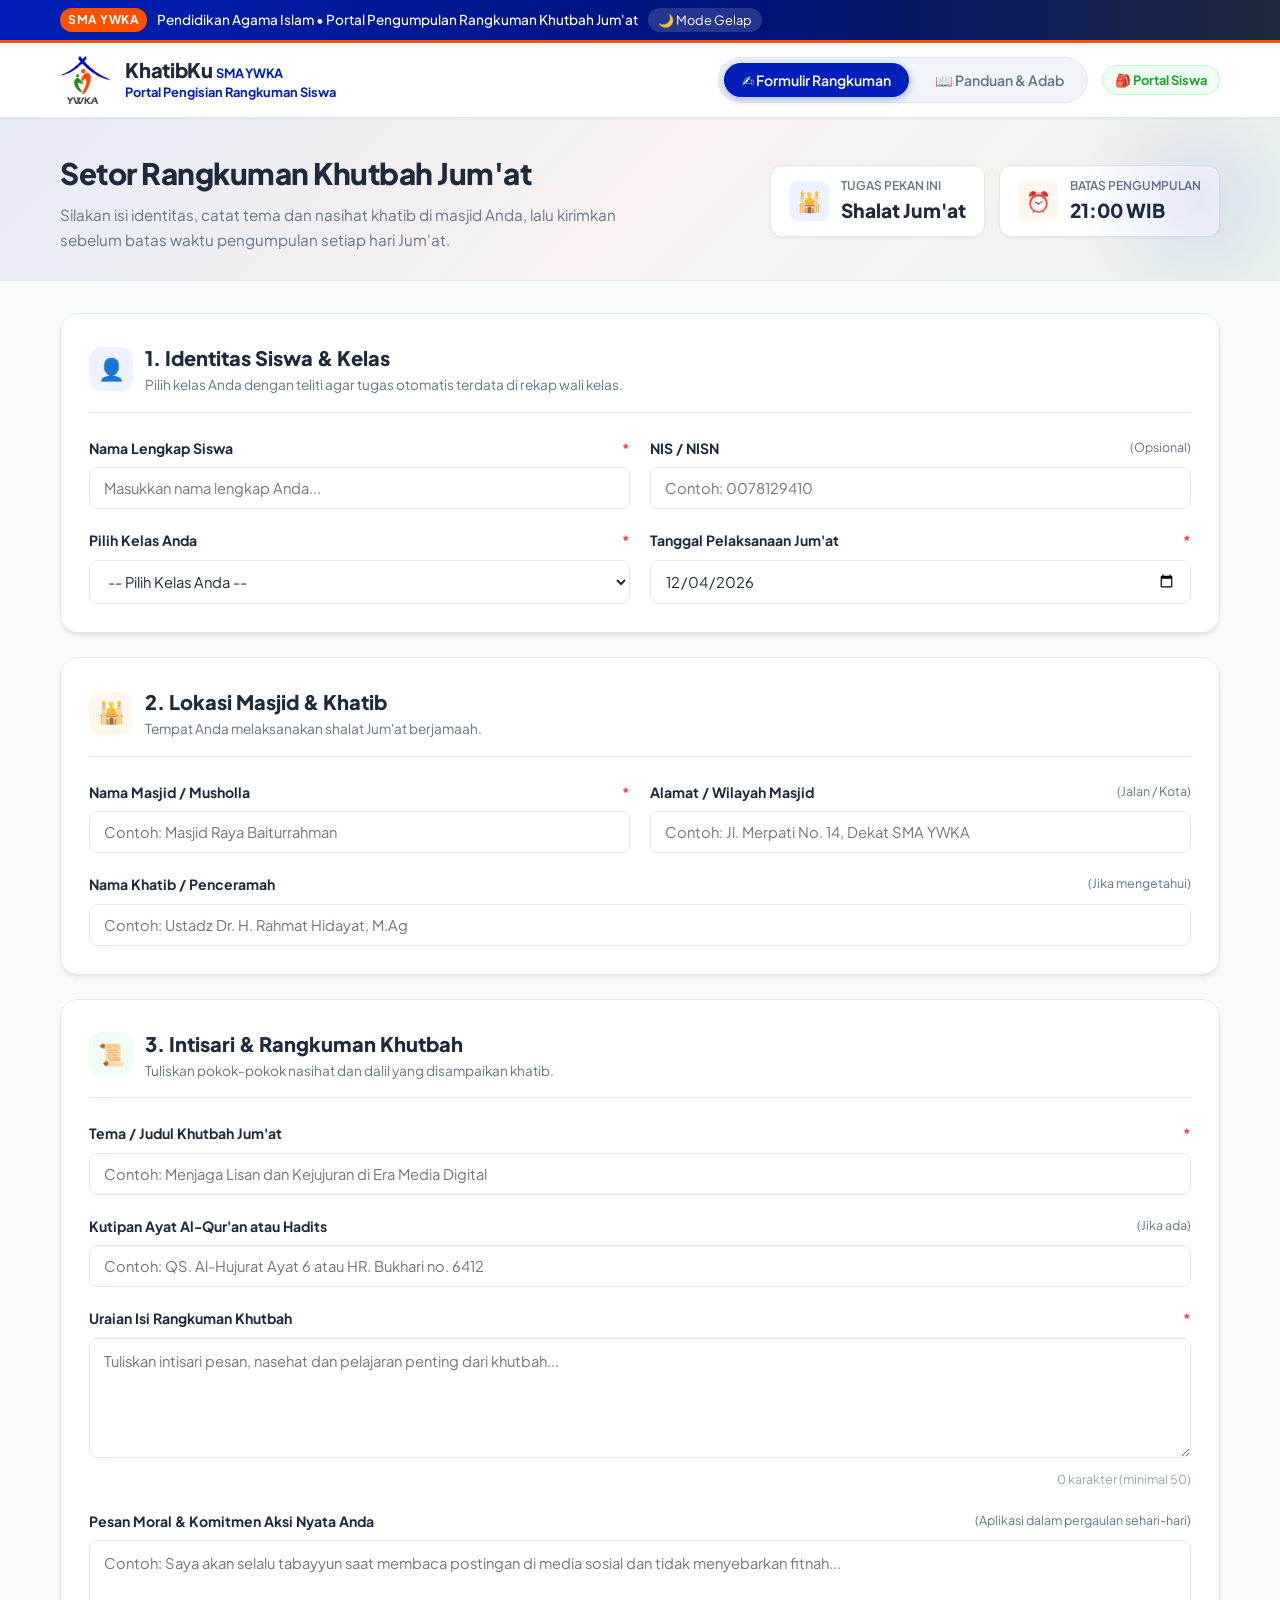
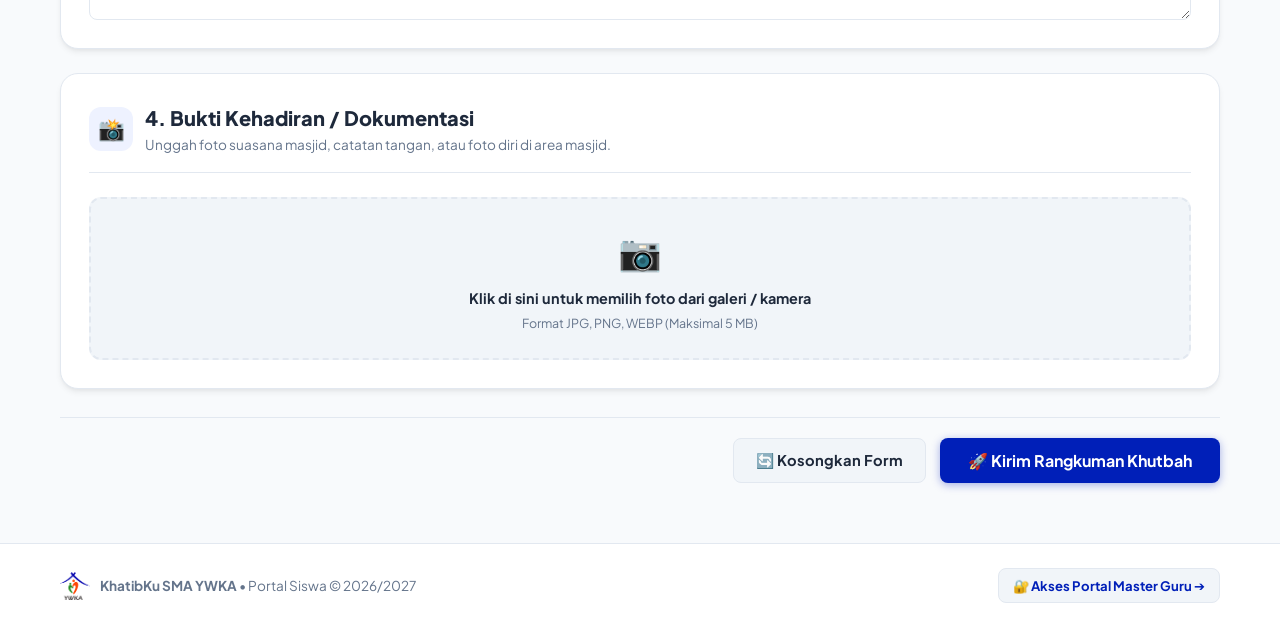
==== commit baab3f8c: "feat: pisahkan portal siswa dan portal master guru dengan palet warna resmi logo SMA YWKA" ====
--- a/index.html
+++ b/index.html
@@ -3,15 +3,16 @@
 <head>
   <meta charset="UTF-8">
   <meta name="viewport" content="width=device-width, initial-scale=1.0">
-  <title>Portal Rangkuman Khutbah Jum'at - SMA YWKA</title>
-  <meta name="description" content="Aplikasi pelaporan dan pengumpulan tugas rangkuman khutbah Jum'at siswa SMA YWKA berbasis per kelas lengkap dengan rekapitulasi nilai guru.">
-  
-  <!-- Google Fonts: Plus Jakarta Sans & Outfit -->
+  <title>Portal Siswa - Rangkuman Khutbah Jum'at SMA YWKA</title>
+  <meta name="description" content="Formulir resmi pelaporan dan pengumpulan tugas mingguan rangkuman khutbah Jum'at siswa SMA YWKA.">
+  <link rel="icon" type="image/png" href="assets/logo-ywka.png">
+
+  <!-- Google Fonts -->
   <link rel="preconnect" href="https://fonts.googleapis.com">
   <link rel="preconnect" href="https://fonts.gstatic.com" crossorigin>
-  <link href="https://fonts.googleapis.com/css2?family=Outfit:wght@500;600;700;800&family=Plus+Jakarta+Sans:ital,wght@0,400;0,500;0,600;0,700;0,800;1,400&display=swap" rel="stylesheet">
+  <link href="https://fonts.googleapis.com/css2?family=Plus+Jakarta+Sans:wght@400;500;600;700;800&display=swap" rel="stylesheet">
   
-  <!-- Main Stylesheet -->
+  <!-- Stylesheet -->
   <link rel="stylesheet" href="css/style.css">
 </head>
 <body>
@@ -19,14 +20,11 @@
   <!-- Top Announcement Bar -->
   <header class="top-announcement">
     <div class="container top-announcement-content">
-      <div style="display: flex; align-items: center; gap: 8px;">
-        <span class="announcement-badge">Pendidikan Agama Islam</span>
-        <span>Membentuk Generasi Berakhlak Mulia, Cerdas, dan Bertanggung Jawab • SMA YWKA</span>
+      <div style="display: flex; align-items: center; gap: 10px;">
+        <span class="announcement-badge">SMA YWKA</span>
+        <span>Pendidikan Agama Islam • Portal Pengumpulan Rangkuman Khutbah Jum'at</span>
       </div>
       <div class="top-actions">
-        <button id="btnOpenDbModal" class="theme-toggle-btn" title="Pengaturan Database Supabase" style="border: 1px solid rgba(255,255,255,0.25);">
-          ⚡ Database: <span id="dbStatusBadge" style="font-weight: 700; color: #fef08a;">Lokal</span>
-        </button>
         <button id="themeToggleBtn" class="theme-toggle-btn" title="Beralih Mode Gelap/Terang">
           🌙 Mode Gelap
         </button>
@@ -38,29 +36,24 @@
   <nav class="navbar">
     <div class="container nav-container">
       <div class="brand-wrapper">
-        <div class="brand-logo-circle" title="Logo SMA YWKA">
-          🕌
-        </div>
+        <img src="assets/logo-ywka.png" alt="Logo SMA YWKA" class="brand-logo-img">
         <div class="brand-info">
-          <h1>KhatibKu <span style="display:inline; font-weight: normal; font-size: 0.8em; color: var(--text-muted);">SMA YWKA</span></h1>
-          <span>Portal Pelaporan Rangkuman Khutbah Jum'at</span>
-        </div>
-      </div>
-
-      <!-- Navigation Tabs -->
-      <div class="nav-tabs" role="tablist">
-        <button class="nav-tab-btn active" data-tab="form" role="tab">
-          ✍️ Kirim Rangkuman
-        </button>
-        <button class="nav-tab-btn" data-tab="rekap" role="tab">
-          📋 Rekap Per Kelas
-        </button>
-        <button class="nav-tab-btn" data-tab="statistik" role="tab">
-          📊 Progres & Nilai
-        </button>
-        <button class="nav-tab-btn" data-tab="panduan" role="tab">
-          📖 Panduan Tugas
-        </button>
+          <h1>KhatibKu <span style="display:inline; color: var(--ywka-blue);">SMA YWKA</span></h1>
+          <span>Portal Pengisian Rangkuman Siswa</span>
+        </div>
+      </div>
+
+      <div style="display: flex; align-items: center; gap: 14px;">
+        <div class="nav-tabs" role="tablist">
+          <button class="nav-tab-btn active" data-tab="form" role="tab">
+            ✍️ Formulir Rangkuman
+          </button>
+          <button class="nav-tab-btn" data-tab="panduan" role="tab">
+            📖 Panduan & Adab
+          </button>
+        </div>
+
+        <span class="portal-badge siswa">🎒 Portal Siswa</span>
       </div>
     </div>
   </nav>
@@ -69,46 +62,37 @@
   <section class="hero-banner">
     <div class="container hero-content">
       <div class="hero-text">
-        <h2>Pelaporan Rangkuman Khutbah Jum'at</h2>
-        <p>Setiap siswa wajib menyimak khutbah dengan khusyuk, merangkum intisari nasihat khatib, dan mengumpulkannya sesuai kelas masing-masing setiap hari Jum'at.</p>
-      </div>
-
-      <!-- Quick Metrics Counters -->
+        <h2>Setor Rangkuman Khutbah Jum'at</h2>
+        <p>Silakan isi identitas, catat tema dan nasihat khatib di masjid Anda, lalu kirimkan sebelum batas waktu pengumpulan setiap hari Jum'at.</p>
+      </div>
+
       <div class="hero-stats-quick">
         <div class="stat-chip">
-          <div class="stat-chip-icon green">📥</div>
+          <div class="stat-chip-icon blue">🕌</div>
           <div class="stat-chip-info">
-            <span>Total Masuk</span>
-            <strong id="statTotalSubmissions">0</strong>
+            <span>Tugas Pekan Ini</span>
+            <strong>Shalat Jum'at</strong>
           </div>
         </div>
         <div class="stat-chip">
-          <div class="stat-chip-icon gold">⭐</div>
+          <div class="stat-chip-icon orange">⏰</div>
           <div class="stat-chip-info">
-            <span>Sudah Dinilai</span>
-            <strong id="statTotalGraded">0</strong>
-          </div>
-        </div>
-        <div class="stat-chip">
-          <div class="stat-chip-icon green">📈</div>
-          <div class="stat-chip-info">
-            <span>Rata-Rata Nilai</span>
-            <strong id="statAvgScore">0.0</strong>
+            <span>Batas Pengumpulan</span>
+            <strong>21:00 WIB</strong>
           </div>
         </div>
       </div>
     </div>
   </section>
 
-  <!-- Main Workspace -->
+  <!-- Main Content -->
   <main class="main-wrapper">
     <div class="container">
 
       <!-- ===================================================================
-           TAB 1: FORM PENGUMPULAN SISWA
+           TAB 1: FORMULIR PENGISIAN RANGKUMAN SISWA
            =================================================================== -->
       <div id="tab-form" class="tab-panel active" role="tabpanel">
-        
         <form id="formSubmitSummary">
           
           <!-- Card 1: Identitas Siswa -->
@@ -118,7 +102,7 @@
                 <div class="card-icon">👤</div>
                 <div>
                   <h3 class="card-title">1. Identitas Siswa & Kelas</h3>
-                  <p class="card-subtitle">Pastikan memilih kelas dengan teliti agar tugas terkelompok dengan benar ke guru kelas Anda.</p>
+                  <p class="card-subtitle">Pilih kelas Anda dengan teliti agar tugas otomatis terdata di rekap wali kelas.</p>
                 </div>
               </div>
             </div>
@@ -128,43 +112,42 @@
                 <label class="form-label" for="inputStudentName">
                   Nama Lengkap Siswa <span class="required">*</span>
                 </label>
-                <input type="text" id="inputStudentName" class="input-field" placeholder="Contoh: Muhammad Farhan Pratama" required>
+                <input type="text" id="inputStudentName" class="input-field" placeholder="Masukkan nama lengkap Anda..." required>
               </div>
 
               <div class="form-group">
                 <label class="form-label" for="inputNisn">
-                  NIS / NISN Siswa <span class="form-hint">(Opsional)</span>
+                  NIS / NISN <span class="form-hint">(Opsional)</span>
                 </label>
                 <input type="text" id="inputNisn" class="input-field" placeholder="Contoh: 0078129410">
               </div>
 
               <div class="form-group">
                 <label class="form-label" for="inputClass">
-                  Pilih Kelas <span class="required">*</span>
+                  Pilih Kelas Anda <span class="required">*</span>
                 </label>
                 <select id="inputClass" class="select-field" required>
-                  <option value="">-- Memuat daftar kelas... --</option>
+                  <option value="">-- Pilih Kelas Anda --</option>
                 </select>
-                <span class="form-hint">Tugas Anda akan otomatis masuk ke folder rekapitulasi kelas ini.</span>
               </div>
 
               <div class="form-group">
                 <label class="form-label" for="inputFridayDate">
-                  Tanggal Pelaksanaan Shalat Jum'at <span class="required">*</span>
+                  Tanggal Pelaksanaan Jum'at <span class="required">*</span>
                 </label>
                 <input type="date" id="inputFridayDate" class="input-field" required>
               </div>
             </div>
           </div>
 
-          <!-- Card 2: Lokasi Ibadah & Khatib -->
+          <!-- Card 2: Informasi Masjid & Khatib -->
           <div class="card">
             <div class="card-header">
               <div class="card-title-group">
-                <div class="card-icon">🕌</div>
+                <div class="card-icon orange">🕌</div>
                 <div>
-                  <h3 class="card-title">2. Informasi Masjid & Khatib</h3>
-                  <p class="card-subtitle">Data masjid tempat Anda menunaikan ibadah shalat Jum'at berjamaah.</p>
+                  <h3 class="card-title">2. Lokasi Masjid & Khatib</h3>
+                  <p class="card-subtitle">Tempat Anda melaksanakan shalat Jum'at berjamaah.</p>
                 </div>
               </div>
             </div>
@@ -179,28 +162,28 @@
 
               <div class="form-group">
                 <label class="form-label" for="inputMosqueAddress">
-                  Lokasi / Alamat Masjid <span class="form-hint">(Jalan / Kelurahan)</span>
+                  Alamat / Wilayah Masjid <span class="form-hint">(Jalan / Kota)</span>
                 </label>
                 <input type="text" id="inputMosqueAddress" class="input-field" placeholder="Contoh: Jl. Merpati No. 14, Dekat SMA YWKA">
               </div>
 
               <div class="form-group full-width">
                 <label class="form-label" for="inputKhatibName">
-                  Nama Khatib / Penceramah <span class="form-hint">(Sertakan gelar jika mengetahui)</span>
+                  Nama Khatib / Penceramah <span class="form-hint">(Jika mengetahui)</span>
                 </label>
                 <input type="text" id="inputKhatibName" class="input-field" placeholder="Contoh: Ustadz Dr. H. Rahmat Hidayat, M.Ag">
               </div>
             </div>
           </div>
 
-          <!-- Card 3: Rangkuman Khutbah -->
+          <!-- Card 3: Intisari Rangkuman Khutbah -->
           <div class="card">
             <div class="card-header">
               <div class="card-title-group">
-                <div class="card-icon">📜</div>
+                <div class="card-icon green">📜</div>
                 <div>
                   <h3 class="card-title">3. Intisari & Rangkuman Khutbah</h3>
-                  <p class="card-subtitle">Rangkum materi pokok yang disampaikan khatib beserta dalil dan pesan akhlaknya.</p>
+                  <p class="card-subtitle">Tuliskan pokok-pokok nasihat dan dalil yang disampaikan khatib.</p>
                 </div>
               </div>
             </div>
@@ -215,36 +198,36 @@
 
               <div class="form-group full-width">
                 <label class="form-label" for="inputQuranHadith">
-                  Dalil Al-Qur'an atau Hadits yang Dikutip <span class="form-hint">(Tuliskan surat/ayat atau nama perawi hadits)</span>
-                </label>
-                <input type="text" id="inputQuranHadith" class="input-field" placeholder="Contoh: QS. Al-Hujurat Ayat 6 atau HR. Bukhari tentang menjaga lisan">
+                  Kutipan Ayat Al-Qur'an atau Hadits <span class="form-hint">(Jika ada)</span>
+                </label>
+                <input type="text" id="inputQuranHadith" class="input-field" placeholder="Contoh: QS. Al-Hujurat Ayat 6 atau HR. Bukhari no. 6412">
               </div>
 
               <div class="form-group full-width">
                 <label class="form-label" for="inputSummaryText">
                   Uraian Isi Rangkuman Khutbah <span class="required">*</span>
                 </label>
-                <textarea id="inputSummaryText" class="textarea-field" placeholder="Tuliskan secara runtut pokok-pokok nasihat yang disampaikan oleh khatib di atas mimbar..." required></textarea>
+                <textarea id="inputSummaryText" class="textarea-field" placeholder="Tuliskan intisari pesan, nasehat dan pelajaran penting dari khutbah..." required></textarea>
                 <div id="charCounter" class="char-counter">0 karakter (minimal 50)</div>
               </div>
 
               <div class="form-group full-width">
                 <label class="form-label" for="inputMoralAction">
-                  Pesan Moral & Komitmen Aksi Nyata Anda <span class="form-hint">(Apa yang akan Anda terapkan dalam kehidupan sehari-hari?)</span>
-                </label>
-                <textarea id="inputMoralAction" class="textarea-field" style="min-height: 80px;" placeholder="Contoh: Saya akan selalu tabayyun sebelum membagikan informasi di media sosial dan tidak berkata kasar pada teman..."></textarea>
-              </div>
-            </div>
-          </div>
-
-          <!-- Card 4: Bukti Foto Kehadiran -->
+                  Pesan Moral & Komitmen Aksi Nyata Anda <span class="form-hint">(Aplikasi dalam pergaulan sehari-hari)</span>
+                </label>
+                <textarea id="inputMoralAction" class="textarea-field" style="min-height: 80px;" placeholder="Contoh: Saya akan selalu tabayyun saat membaca postingan di media sosial dan tidak menyebarkan fitnah..."></textarea>
+              </div>
+            </div>
+          </div>
+
+          <!-- Card 4: Upload Foto Bukti Kehadiran -->
           <div class="card">
             <div class="card-header">
               <div class="card-title-group">
                 <div class="card-icon">📸</div>
                 <div>
                   <h3 class="card-title">4. Bukti Kehadiran / Dokumentasi</h3>
-                  <p class="card-subtitle">Unggah foto suasana masjid, catatan tulisan tangan, atau foto diri di area masjid.</p>
+                  <p class="card-subtitle">Unggah foto suasana masjid, catatan tangan, atau foto diri di area masjid.</p>
                 </div>
               </div>
             </div>
@@ -254,23 +237,23 @@
               
               <div id="photoUploadPrompt">
                 <div class="upload-icon">📷</div>
-                <div class="upload-text">Klik di sini untuk memilih foto dokumentasi</div>
-                <div class="upload-subtext">Mendukung format JPG, PNG, WEBP (Maksimal 5MB)</div>
+                <div class="upload-text">Klik di sini untuk memilih foto dari galeri / kamera</div>
+                <div class="upload-subtext">Format JPG, PNG, WEBP (Maksimal 5 MB)</div>
               </div>
 
               <div id="photoPreviewContainer" class="photo-preview-wrapper" style="display: none;">
-                <img id="photoPreviewImg" class="photo-preview-img" src="" alt="Preview Dokumentasi Siswa">
+                <img id="photoPreviewImg" class="photo-preview-img" src="" alt="Preview Bukti Siswa">
                 <button type="button" id="btnRemovePhoto" class="btn-remove-photo" title="Hapus Foto">✕</button>
               </div>
             </div>
           </div>
 
-          <!-- Tombol Aksi Submit -->
+          <!-- Tombol Aksi -->
           <div class="form-actions">
             <button type="reset" class="btn btn-secondary">
-              🔄 Kosongkan Formulir
+              🔄 Kosongkan Form
             </button>
-            <button type="submit" class="btn btn-primary">
+            <button type="submit" class="btn btn-primary" style="padding: 12px 28px; font-size: 1rem;">
               🚀 Kirim Rangkuman Khutbah
             </button>
           </div>
@@ -279,293 +262,72 @@
       </div>
 
       <!-- ===================================================================
-           TAB 2: REKAPITULASI BERDASARKAN KELAS (GURU / WALI KELAS)
-           =================================================================== -->
-      <div id="tab-rekap" class="tab-panel" role="tabpanel">
-        
-        <!-- Pilihan Filter Kelas (Pills) -->
-        <div class="card" style="padding: 20px 24px;">
-          <div class="class-filter-title">
-            <span>🏷️ Kelompokkan Berdasarkan Kelas:</span>
-            <span style="font-size: 0.8rem; font-weight: normal; color: var(--text-muted);">Klik kelas untuk menyaring data</span>
-          </div>
-          <div id="classPillsContainer" class="class-pills-list">
-            <!-- Diisi otomatis oleh JavaScript -->
-          </div>
-        </div>
-
-        <!-- Filter & Search Controls Toolbar -->
-        <div class="filter-toolbar">
-          <div class="search-box-wrapper">
-            <span class="search-icon">🔍</span>
-            <input type="text" id="tableSearchInput" class="input-field" placeholder="Cari nama siswa, masjid, atau judul khutbah...">
-          </div>
-
-          <div class="filter-group-right">
-            <!-- Filter Tanggal Jum'at -->
-            <select id="filterFridayDate" class="select-field" style="width: auto; min-width: 190px;">
-              <option value="all">📅 Semua Tanggal Jum'at</option>
-            </select>
-
-            <!-- Filter Status Penilaian -->
-            <select id="filterStatus" class="select-field" style="width: auto; min-width: 160px;">
-              <option value="all">⚡ Semua Status</option>
-              <option value="pending">⏳ Menunggu Penilaian</option>
-              <option value="graded">✅ Sudah Dinilai</option>
-            </select>
-
-            <!-- Export Excel Button -->
-            <button id="btnExportCSV" class="btn btn-outline-gold" title="Ekspor data yang tampil ke file CSV / Excel">
-              📥 Unduh Excel
-            </button>
-
-            <!-- Cetak Laporan Button -->
-            <button id="btnPrintReport" class="btn btn-primary" title="Cetak lembar penilaian resmi per kelas">
-              🖨️ Cetak Lembar Nilai
-            </button>
-          </div>
-        </div>
-
-        <!-- Indikator Jumlah Data yang Ditampilkan -->
-        <div style="display: flex; justify-content: space-between; align-items: center; margin-bottom: 14px; font-size: 0.88rem; color: var(--text-muted);">
-          <div id="filteredResultCount">Menampilkan 0 data rangkuman</div>
-          <div>Klik tombol <strong>Periksa</strong> untuk membaca rangkuman lengkap & memberikan nilai.</div>
-        </div>
-
-        <!-- Tabel Rekapitulasi Rangkuman Siswa -->
-        <div class="table-responsive">
-          <table class="custom-table">
-            <thead>
-              <tr>
-                <th style="width: 40px; text-align: center;">No</th>
-                <th>Nama Siswa & NISN</th>
-                <th style="text-align: center;">Kelas</th>
-                <th>Tanggal Jum'at</th>
-                <th>Masjid & Khatib</th>
-                <th>Tema Khutbah</th>
-                <th style="text-align: center;">Foto</th>
-                <th style="text-align: center;">Status</th>
-                <th style="text-align: center;">Nilai</th>
-                <th style="text-align: center; width: 100px;">Aksi</th>
-              </tr>
-            </thead>
-            <tbody id="summariesTableBody">
-              <!-- Baris tabel di-generate secara dinamis -->
-            </tbody>
-          </table>
-        </div>
-
-        <!-- Empty State jika tidak ada data -->
-        <div id="emptyStateTable" class="empty-state" style="display: none;">
-          <div class="empty-state-icon">📭</div>
-          <h3>Tidak Ada Data Rangkuman</h3>
-          <p>Belum ada tugas siswa yang dikumpulkan untuk saringan kelas atau tanggal yang Anda pilih.</p>
-        </div>
-
-      </div>
-
-      <!-- ===================================================================
-           TAB 3: STATISTIK & MONITORING KEAKTIFAN KELAS
-           =================================================================== -->
-      <div id="tab-statistik" class="tab-panel" role="tabpanel">
-        
-        <div class="card-header" style="margin-bottom: 24px;">
-          <div>
-            <h3 class="card-title">📊 Monitoring Keaktifan Pengumpulan Per Kelas</h3>
-            <p class="card-subtitle">Memantau tingkat partisipasi siswa dari setiap kelas dalam melaksanakan tugas shalat Jum'at.</p>
-          </div>
-        </div>
-
-        <!-- Grid Progress Per Kelas -->
-        <div id="classProgressGrid" style="display: grid; grid-template-columns: repeat(auto-fill, minmax(280px, 1fr)); gap: 18px;">
-          <!-- Diisi otomatis oleh JavaScript -->
-        </div>
-
-      </div>
-
-      <!-- ===================================================================
-           TAB 4: PANDUAN TUGAS KHUTBAH JUM'AT
+           TAB 2: PANDUAN TUGAS KHUTBAH JUM'AT
            =================================================================== -->
       <div id="tab-panduan" class="tab-panel" role="tabpanel">
-        
         <div class="card">
           <div class="card-header">
             <div class="card-title-group">
-              <div class="card-icon">📖</div>
+              <div class="card-icon green">📖</div>
               <div>
-                <h3 class="card-title">Panduan Adab & Penulisan Rangkuman Khutbah Jum'at</h3>
-                <p class="card-subtitle">Pedoman resmi bagi seluruh siswa SMA YWKA</p>
-              </div>
-            </div>
-          </div>
-
-          <div style="display: grid; grid-template-columns: repeat(auto-fit, minmax(300px, 1fr)); gap: 24px;">
-            <div class="detail-item-box" style="border-left-color: #059669;">
-              <h4 style="color: var(--primary); margin-bottom: 8px;">1. Adab Menyimak Khutbah</h4>
+                <h3 class="card-title">Panduan Adab & Penulisan Rangkuman</h3>
+                <p class="card-subtitle">Pedoman ibadah shalat Jum'at bagi siswa SMA YWKA</p>
+              </div>
+            </div>
+          </div>
+
+          <div style="display: grid; grid-template-columns: repeat(auto-fit, minmax(290px, 1fr)); gap: 20px;">
+            <div class="detail-item-box" style="border-left-color: var(--ywka-blue);">
+              <h4 style="color: var(--ywka-blue); margin-bottom: 8px;">1. Adab Menyimak Khutbah</h4>
               <p style="font-size: 0.9rem; color: var(--text-main); margin-bottom: 8px;">
-                Saat khatib telah naik mimbar dan berkhutbah, seluruh jamaah <strong>wajib diam dan mendengarkan</strong>. Tidak diperkenankan berbicara bahkan sekadar menegur kawan.
+                Saat khatib berkhutbah di mimbar, seluruh jamaah <strong>wajib diam dan mendengarkan</strong> dengan khusyuk. Tidak boleh mengobrol, bercanda, ataupun menegur kawan.
               </p>
-              <blockquote style="font-style: italic; background: rgba(5,150,105,0.06); padding: 8px 12px; border-radius: 6px; font-size: 0.85rem;">
-                "Jika engkau berkata kepada sahabatmu pada hari Jum'at 'Diamlah!' saat imam sedang berkhutbah, maka sungguh engkau telah berbuat sia-sia." (HR. Bukhari no. 934 & Muslim no. 851)
+              <blockquote style="font-style: italic; background: rgba(0,31,184,0.06); padding: 8px 12px; border-radius: 6px; font-size: 0.85rem;">
+                "Jika engkau berkata kepada sahabatmu pada hari Jum'at 'Diamlah!' saat imam sedang berkhutbah, maka sungguh engkau telah berbuat sia-sia." (HR. Bukhari & Muslim)
               </blockquote>
             </div>
 
-            <div class="detail-item-box" style="border-left-color: #d97706;">
-              <h4 style="color: var(--accent-gold); margin-bottom: 8px;">2. Kapan Waktu Mencatat?</h4>
+            <div class="detail-item-box" style="border-left-color: var(--ywka-orange);">
+              <h4 style="color: var(--ywka-orange); margin-bottom: 8px;">2. Waktu Mencatat Rangkuman</h4>
               <p style="font-size: 0.9rem; color: var(--text-main);">
-                Siswa dianjurkan untuk <strong>fokus menyimak dan mengingat poin-poin inti</strong> selama khutbah berlangsung. Catatan dan penulisan rangkuman dilakukan <strong>seusai shalat Jum'at selesai</strong> atau setelah tiba di rumah/sekolah agar tidak merusak kesempurnaan pahala Jum'at.
+                Fokuslah menyimak pokok bahasan selama di masjid. Anda dapat mencatat dan mengetik rangkuman <strong>seusai shalat Jum'at selesai</strong> atau setelah tiba di rumah/sekolah agar kesempurnaan pahala shalat Jum'at tidak berkurang.
               </p>
             </div>
 
-            <div class="detail-item-box" style="border-left-color: #3b82f6;">
-              <h4 style="color: #2563eb; margin-bottom: 8px;">3. Unsur Rangkuman yang Baik</h4>
+            <div class="detail-item-box" style="border-left-color: var(--ywka-green);">
+              <h4 style="color: var(--ywka-green); margin-bottom: 8px;">3. Unsur Rangkuman Bernilai Tinggi</h4>
               <ul style="padding-left: 20px; font-size: 0.9rem; color: var(--text-main); line-height: 1.7;">
-                <li><strong>Identitas Masjid & Khatib:</strong> Tuliskan nama masjid dan khatib dengan benar.</li>
-                <li><strong>Tema / Topik Utama:</strong> Pokok pesan moral yang dibawakan.</li>
-                <li><strong>Dalil Pendukung:</strong> Sebutkan ayat Al-Qur'an atau hadits yang dijadikan rujukan oleh khatib.</li>
-                <li><strong>Aksi Nyata:</strong> Refleksi pribadi tentang bagaimana Anda menerapkan nasehat tersebut di lingkungan sekolah dan keluarga.</li>
+                <li>Menuliskan nama masjid dan khatib dengan benar.</li>
+                <li>Menyebutkan tema pokok khutbah secara jelas.</li>
+                <li>Mencantumkan dalil Al-Qur'an atau Hadits yang dikutip khatib.</li>
+                <li>Menuliskan komitmen aksi nyata dalam kehidupan pribadi.</li>
               </ul>
             </div>
-
-            <div class="detail-item-box" style="border-left-color: #8b5cf6;">
-              <h4 style="color: #7c3aed; margin-bottom: 8px;">4. Kriteria Penilaian Guru</h4>
-              <ul style="padding-left: 20px; font-size: 0.9rem; color: var(--text-main); line-height: 1.7;">
-                <li><strong>Kelengkapan Isi (40%):</strong> Menjelaskan pokok khutbah secara sistematis.</li>
-                <li><strong>Ketepatan Dalil (25%):</strong> Menyertakan ayat/hadits yang relevan.</li>
-                <li><strong>Aksi Nyata & Relevansi (25%):</strong> Adanya komitmen penerapan akhlakul karimah.</li>
-                <li><strong>Ketepatan Waktu & Bukti (10%):</strong> Dikumpulkan pada hari Jum'at sebelum pukul 21:00 WIB.</li>
-              </ul>
-            </div>
-          </div>
-        </div>
-
+          </div>
+        </div>
       </div>
 
     </div>
   </main>
 
   <!-- ===================================================================
-       MODAL 1: PERIKSA & BERI NILAI TUGAS (UNTUK GURU)
-       =================================================================== -->
-  <div id="reviewModal" class="modal-backdrop">
-    <div class="modal-dialog">
-      <div class="modal-header">
-        <div>
-          <h3 id="modalStudentName">Detail Rangkuman Siswa</h3>
-          <div id="modalStudentMeta" style="font-size: 0.8rem; color: var(--text-muted); margin-top: 2px;"></div>
-        </div>
-        <button class="modal-close-btn" onclick="closeReviewModal()">✕</button>
-      </div>
-
-      <div class="modal-body">
-        
-        <!-- Info Pelaksanaan -->
-        <div style="display: grid; grid-template-columns: repeat(2, 1fr); gap: 12px; margin-bottom: 16px;">
-          <div class="detail-item-box" style="margin-bottom: 0;">
-            <div class="detail-item-title">🕌 Lokasi Masjid</div>
-            <div id="modalMosqueInfo" class="detail-item-content">-</div>
-          </div>
-          <div class="detail-item-box" style="margin-bottom: 0;">
-            <div class="detail-item-title">📅 Tanggal & Khatib</div>
-            <div id="modalDateInfo" style="font-weight: 600; color: var(--primary);"></div>
-            <div id="modalKhatibInfo" style="font-size: 0.85rem; color: var(--text-muted);"></div>
-          </div>
-        </div>
-
-        <!-- Tema Khutbah -->
-        <div class="detail-item-box">
-          <div class="detail-item-title">📌 Tema / Judul Khutbah</div>
-          <div id="modalKhutbahTitle" class="detail-item-content" style="font-weight: 700; font-size: 1.05rem;">-</div>
-        </div>
-
-        <!-- Dalil -->
-        <div class="detail-item-box" style="border-left-color: var(--accent-gold);">
-          <div class="detail-item-title">📖 Dalil Al-Qur'an / Hadits</div>
-          <div id="modalQuranHadith" class="detail-item-content" style="font-style: italic;">-</div>
-        </div>
-
-        <!-- Uraian Rangkuman -->
-        <div class="detail-item-box">
-          <div class="detail-item-title">📝 Isi Rangkuman Khutbah</div>
-          <div id="modalSummaryText" class="detail-item-content">-</div>
-        </div>
-
-        <!-- Aksi Nyata -->
-        <div class="detail-item-box" style="border-left-color: #3b82f6;">
-          <div class="detail-item-title">🌱 Pesan Moral & Aksi Nyata Siswa</div>
-          <div id="modalMoralAction" class="detail-item-content">-</div>
-        </div>
-
-        <!-- Foto Bukti -->
-        <div id="modalPhotoWrapper" class="detail-item-box" style="display: none;">
-          <div class="detail-item-title">📷 Foto Bukti Kehadiran / Dokumentasi</div>
-          <div style="margin-top: 8px; text-align: center;">
-            <img id="modalPhotoImg" src="" alt="Foto Bukti Siswa" style="max-width: 100%; max-height: 320px; border-radius: var(--radius-md); box-shadow: var(--shadow-sm);">
-          </div>
-        </div>
-
-        <!-- Box Penilaian Guru -->
-        <div class="grading-card">
-          <h4 style="margin-bottom: 12px; color: var(--primary-dark); font-size: 1.05rem; display: flex; align-items: center; gap: 8px;">
-            <span>✍️</span> Lembar Penilaian & Umpan Balik Guru
-          </h4>
-          
-          <div style="display: grid; grid-template-columns: 140px 1fr; gap: 14px; margin-bottom: 12px;">
-            <div class="form-group">
-              <label class="form-label" for="modalInputScore">Nilai (0-100)</label>
-              <input type="number" id="modalInputScore" class="input-field" min="0" max="100" placeholder="90" style="font-size: 1.1rem; font-weight: 700; text-align: center;">
-            </div>
-
-            <div class="form-group">
-              <label class="form-label" for="modalSelectStatus">Status Penilaian</label>
-              <select id="modalSelectStatus" class="select-field">
-                <option value="graded">✅ Sudah Dinilai (Selesai)</option>
-                <option value="pending">⏳ Masih Menunggu</option>
-                <option value="revision">⚠️ Perlu Revisi / Kurang Lengkap</option>
-              </select>
-            </div>
-          </div>
-
-          <div class="form-group">
-            <label class="form-label" for="modalInputFeedback">Catatan Guru / Masukan untuk Siswa</label>
-            <textarea id="modalInputFeedback" class="textarea-field" style="min-height: 80px;" placeholder="Tuliskan catatan apresiasi atau evaluasi untuk siswa..."></textarea>
-          </div>
-        </div>
-
-      </div>
-
-      <div class="modal-footer">
-        <button type="button" id="btnDeleteSummary" class="btn btn-secondary" style="color: #ef4444; border-color: rgba(239, 68, 68, 0.3);">
-          🗑️ Hapus Laporan
-        </button>
-        <button type="button" class="btn btn-secondary" onclick="closeReviewModal()">
-          Batal
-        </button>
-        <button type="button" id="btnSaveGrading" class="btn btn-primary">
-          💾 Simpan Nilai & Catatan
-        </button>
-      </div>
-    </div>
-  </div>
-
-  <!-- ===================================================================
-       MODAL 2: DIGITAL RECEIPT (BUKTI SETOR TUGAS SISWA)
+       MODAL: DIGITAL RECEIPT (TANDA TERIMA RESMI SISWA)
        =================================================================== -->
   <div id="receiptModal" class="modal-backdrop">
     <div class="modal-dialog" style="max-width: 520px;">
       <div class="modal-header">
-        <h3>🎉 Rangkuman Berhasil Terkirim!</h3>
-        <button class="modal-close-btn" onclick="closeReceiptModal()">✕</button>
+        <h3 style="color: var(--ywka-blue);">🎉 Rangkuman Berhasil Diterima!</h3>
+        <button class="modal-close-btn" onclick="SiswaApp.closeReceipt()">✕</button>
       </div>
 
       <div class="modal-body">
         <div class="receipt-card">
-          <div class="receipt-icon">🕌</div>
-          <h4 style="color: var(--primary-dark); font-size: 1.2rem; margin-bottom: 4px;">SMA YWKA</h4>
-          <p style="font-size: 0.85rem; color: var(--text-muted); margin-bottom: 12px;">Tanda Terima Penyerahan Tugas Khutbah Jum'at</p>
+          <img src="assets/logo-ywka.png" alt="SMA YWKA" style="height: 48px; margin-bottom: 8px;">
+          <h4 style="color: var(--ywka-blue); font-size: 1.15rem; margin-bottom: 2px;">SMA YWKA</h4>
+          <p style="font-size: 0.8rem; color: var(--text-muted); margin-bottom: 12px;">Tanda Terima Penyerahan Tugas Khutbah Jum'at</p>
           <div id="receiptId" class="receipt-id">JUM-XXXXXX</div>
-          <span style="font-size: 0.75rem; background: #d1fae5; color: #065f46; padding: 3px 10px; border-radius: 99px; font-weight: bold;">
-            STATUS: DITERIMA SISTEM
+          <span style="font-size: 0.75rem; background: var(--ywka-green-light); color: var(--ywka-green); padding: 3px 12px; border-radius: 99px; font-weight: 800; border: 1px solid var(--ywka-green-border);">
+            ✓ STATUS: BERHASIL TERSIMPAN
           </span>
         </div>
 
@@ -576,11 +338,11 @@
           </div>
           <div style="display: flex; justify-content: space-between; border-bottom: 1px dashed var(--border-color); padding: 6px 0;">
             <span style="color: var(--text-muted);">Kelas:</span>
-            <strong id="receiptClass">-</strong>
+            <strong id="receiptClass" style="color: var(--ywka-blue);">-</strong>
           </div>
           <div style="display: flex; justify-content: space-between; border-bottom: 1px dashed var(--border-color); padding: 6px 0;">
-            <span style="color: var(--text-muted);">Waktu Kirim:</span>
-            <span id="receiptDate" style="font-weight: 500;">-</span>
+            <span style="color: var(--text-muted);">Tanggal Jum'at:</span>
+            <span id="receiptDate" style="font-weight: 600;">-</span>
           </div>
           <div style="display: flex; justify-content: space-between; border-bottom: 1px dashed var(--border-color); padding: 6px 0;">
             <span style="color: var(--text-muted);">Masjid:</span>
@@ -588,77 +350,21 @@
           </div>
           <div style="display: flex; justify-content: space-between; padding: 6px 0;">
             <span style="color: var(--text-muted);">Tema Khutbah:</span>
-            <strong id="receiptTitle" style="text-align: right; max-width: 260px;">-</strong>
+            <strong id="receiptTitle" style="text-align: right; max-width: 250px;">-</strong>
           </div>
         </div>
 
         <div style="background: var(--bg-card-subtle); border-radius: var(--radius-sm); padding: 10px 14px; font-size: 0.8rem; color: var(--text-muted); margin-top: 14px; text-align: center;">
-          💡 Anda dapat mengambil tangkapan layar (screenshot) tanda terima ini sebagai arsip pribadi atau bukti serah tugas kepada wali kelas.
+          💡 Silakan simpan / screenshot tanda terima ini sebagai arsip pribadi atau bukti setor ke wali kelas Anda.
         </div>
       </div>
 
       <div class="modal-footer">
         <button type="button" class="btn btn-secondary" onclick="window.print()">
-          🖨️ Cetak Bukti
+          🖨️ Simpan / Cetak
         </button>
-        <button type="button" class="btn btn-primary" onclick="closeReceiptModal(); switchTab('rekap');">
-          Lihat di Rekap Kelas ➔
-        </button>
-      </div>
-    </div>
-  </div>
-
-  <!-- ===================================================================
-       MODAL 3: PENGATURAN DATABASE CLOUD SUPABASE
-       =================================================================== -->
-  <div id="dbModal" class="modal-backdrop">
-    <div class="modal-dialog" style="max-width: 580px;">
-      <div class="modal-header">
-        <div style="display: flex; align-items: center; gap: 10px;">
-          <span style="font-size: 1.5rem;">⚡</span>
-          <div>
-            <h3>Pengaturan Database Supabase</h3>
-            <p style="font-size: 0.8rem; color: var(--text-muted);">Hubungkan aplikasi ke database PostgreSQL di cloud Supabase</p>
-          </div>
-        </div>
-        <button class="modal-close-btn" onclick="closeDbModal()">✕</button>
-      </div>
-
-      <div class="modal-body">
-        <div style="background: var(--bg-card-subtle); padding: 14px; border-radius: var(--radius-sm); margin-bottom: 18px; font-size: 0.85rem; line-height: 1.6;">
-          <strong>💡 Cara Mendapatkan Kunci Supabase:</strong>
-          <ol style="margin-left: 20px; margin-top: 6px;">
-            <li>Buka <a href="https://supabase.com" target="_blank" style="color: var(--primary); font-weight: bold; text-decoration: underline;">Supabase.com</a> dan buat proyek gratis baru.</li>
-            <li>Buka menu <strong>Project Settings ➔ API</strong>.</li>
-            <li>Salin <strong>Project URL</strong> dan <strong>anon / public key</strong> ke form di bawah ini.</li>
-            <li>Jalankan skrip tabel di menu <strong>SQL Editor</strong> menggunakan berkas <code>supabase_schema.sql</code>.</li>
-          </ol>
-        </div>
-
-        <div class="form-group" style="margin-bottom: 14px;">
-          <label class="form-label" for="inputSupabaseUrl">
-            Project URL <span class="required">*</span>
-          </label>
-          <input type="url" id="inputSupabaseUrl" class="input-field" placeholder="https://xxxxxxxxxxxxxxxxxxxx.supabase.co">
-        </div>
-
-        <div class="form-group" style="margin-bottom: 18px;">
-          <label class="form-label" for="inputSupabaseKey">
-            Anon / Public Key <span class="required">*</span>
-          </label>
-          <input type="password" id="inputSupabaseKey" class="input-field" placeholder="eyJhbGciOiJIUzI1NiIsInR5cCI6IkpXVCJ9...">
-          <span class="form-hint">Kunci ini aman digunakan di sisi client (browser).</span>
-        </div>
-
-        <div id="dbTestStatus" style="font-size: 0.85rem; padding: 10px; border-radius: var(--radius-sm); display: none;"></div>
-      </div>
-
-      <div class="modal-footer">
-        <button type="button" class="btn btn-secondary" onclick="disconnectSupabase()">
-          Gunakan Mode Lokal (Offline)
-        </button>
-        <button type="button" id="btnSaveDbConfig" class="btn btn-primary">
-          💾 Simpan & Hubungkan
+        <button type="button" class="btn btn-primary" onclick="SiswaApp.closeReceipt()">
+          Selesai & Tutup
         </button>
       </div>
     </div>
@@ -669,28 +375,23 @@
 
   <!-- Footer -->
   <footer class="footer">
-    <div class="container" style="display: flex; justify-content: space-between; align-items: center; flex-wrap: wrap; gap: 12px;">
+    <div class="container" style="display: flex; justify-content: space-between; align-items: center; flex-wrap: wrap; gap: 14px;">
+      <div style="display: flex; align-items: center; gap: 10px;">
+        <img src="assets/logo-ywka.png" alt="Logo SMA YWKA" style="height: 28px;">
+        <span><strong>KhatibKu SMA YWKA</strong> • Portal Siswa © 2026/2027</span>
+      </div>
       <div>
-        <strong>Portal Rangkuman Khutbah Jum'at</strong> • SMA YWKA © 2026/2027
-      </div>
-      <div style="display: flex; gap: 8px;">
-        <button class="btn btn-secondary btn-sm" onclick="openDbModal()">
-          ⚡ Pengaturan Database
-        </button>
-        <button id="btnResetDemo" class="btn btn-secondary btn-sm" title="Pulihkan data sample jika diperlukan">
-          🔄 Reset Data Demo
-        </button>
+        <a href="admin.html" class="btn btn-secondary btn-sm" style="font-weight: 700; color: var(--ywka-blue);">
+          🔐 Akses Portal Master Guru ➔
+        </a>
       </div>
     </div>
   </footer>
 
   <!-- Scripts -->
-  <!-- Supabase Client Library CDN -->
   <script src="https://cdn.jsdelivr.net/npm/@supabase/supabase-js@2"></script>
   <script src="js/supabaseConfig.js"></script>
   <script src="js/sampleData.js"></script>
-  <script src="js/exportUtils.js"></script>
-  <script src="js/app.js"></script>
+  <script src="js/siswa.js"></script>
 </body>
 </html>
-
--- a/css/style.css
+++ b/css/style.css
@@ -1,32 +1,52 @@
 /* ===================================================================
    PORTAL RANGKUMAN KHUTBAH JUM'AT SMA YWKA - DESIGN SYSTEM
-   Modern, Islamic Emerald & Gold Theme, Glassmorphism & Micro-animations
+   Color Identity: SMA YWKA Official (Royal Blue, Vibrant Orange, Green, Charcoal)
    =================================================================== */
 
 :root {
-  /* Color Palette - Light Mode */
-  --primary: #059669;
-  --primary-hover: #047857;
-  --primary-dark: #064e3b;
-  --primary-light: #ecfdf5;
-  --primary-border: #a7f3d0;
-
-  --accent-gold: #d97706;
-  --accent-gold-light: #fef3c7;
-  --accent-gold-hover: #b45309;
+  /* Color Palette - Identitas Resmi Logo SMA YWKA */
+  --ywka-blue: #001fb8;
+  --ywka-blue-hover: #00178c;
+  --ywka-blue-dark: #000f61;
+  --ywka-blue-light: #eef2ff;
+  --ywka-blue-border: #c7d2fe;
+
+  --ywka-orange: #ff5100;
+  --ywka-orange-hover: #e04700;
+  --ywka-orange-light: #fff7ed;
+  --ywka-orange-border: #fed7aa;
+
+  --ywka-green: #1ea22e;
+  --ywka-green-hover: #168a24;
+  --ywka-green-light: #f0fdf4;
+  --ywka-green-border: #bbf7d0;
+
+  --ywka-charcoal: #2d3139;
+
+  /* Aliases for UI components */
+  --primary: var(--ywka-blue);
+  --primary-hover: var(--ywka-blue-hover);
+  --primary-dark: var(--ywka-blue-dark);
+  --primary-light: var(--ywka-blue-light);
+  --primary-border: var(--ywka-blue-border);
+
+  --accent-orange: var(--ywka-orange);
+  --accent-orange-light: var(--ywka-orange-light);
+  --accent-green: var(--ywka-green);
+  --accent-green-light: var(--ywka-green-light);
 
   --bg-page: #f8fafc;
   --bg-card: #ffffff;
   --bg-card-subtle: #f1f5f9;
   --bg-input: #ffffff;
 
-  --text-main: #0f172a;
+  --text-main: #1e293b;
   --text-muted: #64748b;
   --text-light: #94a3b8;
   --text-on-primary: #ffffff;
 
   --border-color: #e2e8f0;
-  --border-focus: #10b981;
+  --border-focus: var(--ywka-blue);
 
   --shadow-sm: 0 1px 2px 0 rgba(0, 0, 0, 0.05);
   --shadow-md: 0 4px 6px -1px rgba(0, 0, 0, 0.07), 0 2px 4px -2px rgba(0, 0, 0, 0.05);
@@ -47,27 +67,29 @@
 
 /* Dark Mode Theme */
 [data-theme="dark"] {
-  --primary: #10b981;
-  --primary-hover: #34d399;
-  --primary-dark: #064e3b;
-  --primary-light: rgba(16, 185, 129, 0.12);
-  --primary-border: #065f46;
-
-  --accent-gold: #f59e0b;
-  --accent-gold-light: rgba(245, 158, 11, 0.15);
-  --accent-gold-hover: #fbbf24;
-
-  --bg-page: #0b1120;
-  --bg-card: #151f32;
-  --bg-card-subtle: #1e293b;
-  --bg-input: #1a253c;
+  --primary: #3b82f6;
+  --primary-hover: #60a5fa;
+  --primary-dark: #1d4ed8;
+  --primary-light: rgba(59, 130, 246, 0.15);
+  --primary-border: #1e40af;
+
+  --accent-orange: #ff6b26;
+  --accent-orange-light: rgba(255, 81, 0, 0.15);
+
+  --accent-green: #22c55e;
+  --accent-green-light: rgba(34, 197, 94, 0.15);
+
+  --bg-page: #0b0f19;
+  --bg-card: #131b2e;
+  --bg-card-subtle: #1c263f;
+  --bg-input: #172138;
 
   --text-main: #f1f5f9;
   --text-muted: #94a3b8;
   --text-light: #64748b;
 
-  --border-color: #24324d;
-  --border-focus: #34d399;
+  --border-color: #263352;
+  --border-focus: #60a5fa;
 
   --shadow-sm: 0 1px 2px 0 rgba(0, 0, 0, 0.4);
   --shadow-md: 0 4px 6px -1px rgba(0, 0, 0, 0.45);
@@ -116,14 +138,15 @@
 
 /* Top Announcement Bar */
 .top-announcement {
-  background: linear-gradient(90deg, #064e3b 0%, #047857 50%, #0f766e 100%);
-  color: #ecfdf5;
+  background: linear-gradient(90deg, #001fb8 0%, #001275 60%, #1e293b 100%);
+  color: #ffffff;
   padding: 8px 16px;
   font-size: 0.85rem;
   display: flex;
   justify-content: space-between;
   align-items: center;
   font-weight: 500;
+  border-bottom: 3px solid var(--ywka-orange);
 }
 
 .top-announcement-content {
@@ -133,7 +156,8 @@
 }
 
 .announcement-badge {
-  background: rgba(255, 255, 255, 0.2);
+  background: var(--ywka-orange);
+  color: #ffffff;
   padding: 2px 8px;
   border-radius: var(--radius-full);
   font-size: 0.75rem;
@@ -182,7 +206,7 @@
   display: flex;
   align-items: center;
   justify-content: space-between;
-  height: 72px;
+  height: 74px;
 }
 
 .brand-wrapper {
@@ -191,17 +215,11 @@
   gap: 14px;
 }
 
-.brand-logo-circle {
-  width: 48px;
+.brand-logo-img {
   height: 48px;
-  border-radius: var(--radius-md);
-  background: linear-gradient(135deg, #059669 0%, #047857 100%);
-  display: flex;
-  align-items: center;
-  justify-content: center;
-  color: white;
-  font-size: 1.5rem;
-  box-shadow: 0 4px 10px rgba(5, 150, 105, 0.3);
+  width: auto;
+  object-fit: contain;
+  filter: drop-shadow(0 2px 4px rgba(0,0,0,0.08));
 }
 
 .brand-info h1 {
@@ -213,10 +231,33 @@
 }
 
 .brand-info span {
-  font-size: 0.78rem;
+  font-size: 0.8rem;
   color: var(--primary);
-  font-weight: 600;
+  font-weight: 700;
   display: block;
+}
+
+/* Portal Role Badge */
+.portal-badge {
+  display: inline-flex;
+  align-items: center;
+  gap: 6px;
+  padding: 4px 12px;
+  border-radius: var(--radius-full);
+  font-size: 0.8rem;
+  font-weight: 700;
+}
+
+.portal-badge.siswa {
+  background: var(--ywka-green-light);
+  color: var(--ywka-green);
+  border: 1px solid var(--ywka-green-border);
+}
+
+.portal-badge.master {
+  background: var(--ywka-orange-light);
+  color: var(--ywka-orange);
+  border: 1px solid var(--ywka-orange-border);
 }
 
 /* Nav Tabs */
@@ -235,7 +276,7 @@
   border: none;
   padding: 8px 18px;
   border-radius: var(--radius-full);
-  font-size: 0.9rem;
+  font-size: 0.88rem;
   font-weight: 600;
   color: var(--text-muted);
   cursor: pointer;
@@ -252,7 +293,7 @@
 .nav-tab-btn.active {
   background: var(--primary);
   color: #ffffff;
-  box-shadow: 0 2px 8px rgba(5, 150, 105, 0.35);
+  box-shadow: 0 2px 8px rgba(0, 31, 184, 0.35);
 }
 
 .tab-badge {
@@ -264,14 +305,9 @@
   font-weight: 700;
 }
 
-.nav-tab-btn:not(.active) .tab-badge {
-  background: var(--border-color);
-  color: var(--text-muted);
-}
-
 /* Hero Section */
 .hero-banner {
-  background: linear-gradient(135deg, rgba(5, 150, 105, 0.08) 0%, rgba(217, 119, 6, 0.06) 100%);
+  background: linear-gradient(135deg, rgba(0, 31, 184, 0.07) 0%, rgba(255, 81, 0, 0.05) 50%, rgba(30, 162, 46, 0.05) 100%);
   border-bottom: 1px solid var(--border-color);
   padding: 32px 0 28px;
   position: relative;
@@ -283,9 +319,9 @@
   position: absolute;
   right: -50px;
   bottom: -50px;
-  width: 250px;
-  height: 250px;
-  background: radial-gradient(circle, rgba(5, 150, 105, 0.1) 0%, transparent 70%);
+  width: 260px;
+  height: 260px;
+  background: radial-gradient(circle, rgba(0, 31, 184, 0.1) 0%, transparent 70%);
   border-radius: 50%;
   pointer-events: none;
 }
@@ -338,14 +374,19 @@
   font-size: 1.25rem;
 }
 
+.stat-chip-icon.blue {
+  background: var(--ywka-blue-light);
+  color: var(--ywka-blue);
+}
+
+.stat-chip-icon.orange {
+  background: var(--ywka-orange-light);
+  color: var(--ywka-orange);
+}
+
 .stat-chip-icon.green {
-  background: var(--primary-light);
-  color: var(--primary);
-}
-
-.stat-chip-icon.gold {
-  background: var(--accent-gold-light);
-  color: var(--accent-gold);
+  background: var(--ywka-green-light);
+  color: var(--ywka-green);
 }
 
 .stat-chip-info span {
@@ -394,7 +435,7 @@
 }
 
 .card:hover {
-  border-color: rgba(5, 150, 105, 0.3);
+  border-color: rgba(0, 31, 184, 0.3);
 }
 
 .card-header {
@@ -413,20 +454,30 @@
 }
 
 .card-icon {
-  width: 42px;
-  height: 42px;
+  width: 44px;
+  height: 44px;
   border-radius: var(--radius-md);
-  background: var(--primary-light);
-  color: var(--primary);
+  background: var(--ywka-blue-light);
+  color: var(--ywka-blue);
   display: flex;
   align-items: center;
   justify-content: center;
-  font-size: 1.25rem;
+  font-size: 1.35rem;
+}
+
+.card-icon.orange {
+  background: var(--ywka-orange-light);
+  color: var(--ywka-orange);
+}
+
+.card-icon.green {
+  background: var(--ywka-green-light);
+  color: var(--ywka-green);
 }
 
 .card-title {
   font-size: 1.25rem;
-  font-weight: 700;
+  font-weight: 800;
   color: var(--text-main);
 }
 
@@ -454,7 +505,7 @@
 
 .form-label {
   font-size: 0.88rem;
-  font-weight: 600;
+  font-weight: 700;
   color: var(--text-main);
   display: flex;
   align-items: center;
@@ -486,7 +537,7 @@
 
 .input-field:focus, .select-field:focus, .textarea-field:focus {
   border-color: var(--border-focus);
-  box-shadow: 0 0 0 3px rgba(16, 185, 129, 0.18);
+  box-shadow: 0 0 0 3px rgba(0, 31, 184, 0.15);
 }
 
 .textarea-field {
@@ -527,7 +578,7 @@
 
 .upload-text {
   font-size: 0.9rem;
-  font-weight: 600;
+  font-weight: 700;
   color: var(--text-main);
 }
 
@@ -569,7 +620,7 @@
   font-size: 0.85rem;
 }
 
-/* Form Action Buttons */
+/* Action Buttons */
 .form-actions {
   display: flex;
   justify-content: flex-end;
@@ -582,7 +633,7 @@
 .btn {
   padding: 11px 22px;
   border-radius: var(--radius-sm);
-  font-weight: 600;
+  font-weight: 700;
   font-size: 0.92rem;
   cursor: pointer;
   display: inline-flex;
@@ -594,15 +645,38 @@
 }
 
 .btn-primary {
-  background: var(--primary);
+  background: var(--ywka-blue);
   color: #ffffff;
-  box-shadow: 0 2px 8px rgba(5, 150, 105, 0.35);
+  box-shadow: 0 2px 8px rgba(0, 31, 184, 0.35);
 }
 
 .btn-primary:hover {
-  background: var(--primary-hover);
+  background: var(--ywka-blue-hover);
   transform: translateY(-1px);
-  box-shadow: 0 4px 12px rgba(5, 150, 105, 0.45);
+  box-shadow: 0 4px 12px rgba(0, 31, 184, 0.45);
+}
+
+.btn-orange {
+  background: var(--ywka-orange);
+  color: #ffffff;
+  box-shadow: 0 2px 8px rgba(255, 81, 0, 0.35);
+}
+
+.btn-orange:hover {
+  background: var(--ywka-orange-hover);
+  transform: translateY(-1px);
+  box-shadow: 0 4px 12px rgba(255, 81, 0, 0.45);
+}
+
+.btn-green {
+  background: var(--ywka-green);
+  color: #ffffff;
+  box-shadow: 0 2px 8px rgba(30, 162, 46, 0.35);
+}
+
+.btn-green:hover {
+  background: var(--ywka-green-hover);
+  transform: translateY(-1px);
 }
 
 .btn-secondary {
@@ -615,24 +689,14 @@
   background: var(--border-color);
 }
 
-.btn-outline-gold {
-  background: transparent;
-  color: var(--accent-gold);
-  border: 1.5px solid var(--accent-gold);
-}
-
-.btn-outline-gold:hover {
-  background: var(--accent-gold-light);
-}
-
 .btn-sm {
-  padding: 6px 12px;
+  padding: 6px 14px;
   font-size: 0.82rem;
   border-radius: var(--radius-sm);
 }
 
 /* ===================================================================
-   PANEL GURU: FILTER KELAS & REKAPITULASI
+   PANEL MASTER: FILTER KELAS & REKAPITULASI
    =================================================================== */
 
 .class-filter-container {
@@ -664,7 +728,7 @@
   padding: 8px 16px;
   border-radius: var(--radius-full);
   font-size: 0.85rem;
-  font-weight: 600;
+  font-weight: 700;
   cursor: pointer;
   display: inline-flex;
   align-items: center;
@@ -681,7 +745,7 @@
   background: var(--primary);
   border-color: var(--primary);
   color: #fff;
-  box-shadow: 0 2px 8px rgba(5, 150, 105, 0.35);
+  box-shadow: 0 2px 8px rgba(0, 31, 184, 0.35);
 }
 
 .pill-count {
@@ -689,7 +753,7 @@
   padding: 2px 7px;
   border-radius: var(--radius-full);
   font-size: 0.72rem;
-  font-weight: 700;
+  font-weight: 800;
 }
 
 .class-pill.active .pill-count {
@@ -702,7 +766,7 @@
   display: flex;
   justify-content: space-between;
   align-items: center;
-  gap: 16px;
+  gap: 14px;
   flex-wrap: wrap;
   background: var(--bg-card-subtle);
   padding: 16px;
@@ -733,16 +797,17 @@
 .filter-group-right {
   display: flex;
   align-items: center;
-  gap: 12px;
+  gap: 10px;
   flex-wrap: wrap;
 }
 
-/* Summaries List / Table */
+/* Table Styles */
 .table-responsive {
   width: 100%;
   overflow-x: auto;
   border-radius: var(--radius-md);
   border: 1px solid var(--border-color);
+  background: var(--bg-card);
 }
 
 .custom-table {
@@ -767,10 +832,6 @@
   vertical-align: middle;
 }
 
-.custom-table tbody tr {
-  transition: background-color var(--transition-fast);
-}
-
 .custom-table tbody tr:hover {
   background-color: var(--primary-light);
 }
@@ -785,47 +846,32 @@
   font-size: 0.75rem;
   font-weight: 700;
   text-transform: uppercase;
-  letter-spacing: 0.3px;
 }
 
 .badge-status.graded {
-  background-color: #d1fae5;
-  color: #065f46;
+  background-color: var(--ywka-green-light);
+  color: var(--ywka-green);
+  border: 1px solid var(--ywka-green-border);
 }
 
 .badge-status.pending {
-  background-color: #fef3c7;
-  color: #92400e;
-}
-
-.badge-status.revision {
-  background-color: #fee2e2;
-  color: #991b1b;
-}
-
-[data-theme="dark"] .badge-status.graded {
-  background-color: rgba(16, 185, 129, 0.2);
-  color: #6ee7b7;
-}
-
-[data-theme="dark"] .badge-status.pending {
-  background-color: rgba(245, 158, 11, 0.2);
-  color: #fcd34d;
-}
-
-/* Score Pill */
+  background-color: var(--ywka-orange-light);
+  color: var(--ywka-orange);
+  border: 1px solid var(--ywka-orange-border);
+}
+
 .score-pill {
   font-weight: 800;
   font-size: 1rem;
-  color: var(--primary);
+  color: var(--ywka-blue);
   display: inline-flex;
   align-items: center;
   justify-content: center;
   min-width: 44px;
   height: 32px;
   border-radius: var(--radius-sm);
-  background: var(--primary-light);
-  border: 1px solid var(--primary-border);
+  background: var(--ywka-blue-light);
+  border: 1px solid var(--ywka-blue-border);
 }
 
 .score-pill.empty {
@@ -836,36 +882,7 @@
   font-weight: normal;
 }
 
-/* Empty State */
-.empty-state {
-  text-align: center;
-  padding: 48px 20px;
-  color: var(--text-muted);
-}
-
-.empty-state-icon {
-  font-size: 3.5rem;
-  margin-bottom: 12px;
-  opacity: 0.7;
-}
-
-.empty-state h3 {
-  font-size: 1.15rem;
-  font-weight: 700;
-  color: var(--text-main);
-  margin-bottom: 6px;
-}
-
-.empty-state p {
-  font-size: 0.88rem;
-  max-width: 400px;
-  margin: 0 auto;
-}
-
-/* ===================================================================
-   MODAL WINDOWS (Detail, Penilaian, Bukti Setor)
-   =================================================================== */
-
+/* Modal Windows */
 .modal-backdrop {
   position: fixed;
   top: 0;
@@ -879,7 +896,6 @@
   align-items: center;
   justify-content: center;
   padding: 20px;
-  animation: fadeIn 0.2s ease;
 }
 
 .modal-backdrop.active {
@@ -915,7 +931,7 @@
 
 .modal-header h3 {
   font-size: 1.2rem;
-  font-weight: 700;
+  font-weight: 800;
   color: var(--text-main);
 }
 
@@ -928,12 +944,6 @@
   line-height: 1;
   padding: 4px 8px;
   border-radius: var(--radius-sm);
-  transition: color var(--transition-fast);
-}
-
-.modal-close-btn:hover {
-  color: var(--text-main);
-  background: var(--bg-card-subtle);
 }
 
 .modal-body {
@@ -952,7 +962,6 @@
   background: var(--bg-card-subtle);
 }
 
-/* Detail Box */
 .detail-item-box {
   background: var(--bg-card-subtle);
   border-radius: var(--radius-md);
@@ -977,8 +986,8 @@
 }
 
 .grading-card {
-  background: var(--primary-light);
-  border: 1.5px solid var(--primary-border);
+  background: var(--ywka-blue-light);
+  border: 1.5px solid var(--ywka-blue-border);
   border-radius: var(--radius-md);
   padding: 20px;
   margin-top: 20px;
@@ -987,60 +996,23 @@
 /* Digital Receipt Card (Bukti Setor Siswa) */
 .receipt-card {
   text-align: center;
-  padding: 20px;
-  border: 2px dashed var(--primary);
+  padding: 24px;
+  border: 2px dashed var(--ywka-blue);
   border-radius: var(--radius-lg);
-  background: var(--primary-light);
+  background: var(--ywka-blue-light);
   margin-bottom: 20px;
-}
-
-.receipt-icon {
-  font-size: 3rem;
-  color: var(--primary);
-  margin-bottom: 8px;
 }
 
 .receipt-id {
   font-family: monospace;
-  font-size: 1.1rem;
+  font-size: 1.2rem;
   font-weight: 800;
-  color: var(--primary-dark);
+  color: var(--ywka-blue);
   letter-spacing: 1px;
   margin-bottom: 6px;
 }
 
-/* ===================================================================
-   PANEL STATISTIK & LEADERBOARD
-   =================================================================== */
-
-.stats-grid {
-  display: grid;
-  grid-template-columns: repeat(auto-fit, minmax(240px, 1fr));
-  gap: 20px;
-  margin-bottom: 28px;
-}
-
-.stat-metric-card {
-  background: var(--bg-card);
-  border: 1px solid var(--border-color);
-  border-radius: var(--radius-md);
-  padding: 20px;
-  box-shadow: var(--shadow-sm);
-  display: flex;
-  align-items: center;
-  gap: 16px;
-}
-
-.stat-metric-icon {
-  width: 52px;
-  height: 52px;
-  border-radius: var(--radius-md);
-  display: flex;
-  align-items: center;
-  justify-content: center;
-  font-size: 1.6rem;
-}
-
+/* Progress Bar */
 .progress-bar-container {
   width: 100%;
   height: 10px;
@@ -1052,7 +1024,7 @@
 
 .progress-bar-fill {
   height: 100%;
-  background: linear-gradient(90deg, #059669, #10b981);
+  background: linear-gradient(90deg, var(--ywka-blue), var(--ywka-orange));
   border-radius: var(--radius-full);
   transition: width 0.5s ease;
 }
@@ -1080,9 +1052,9 @@
   align-items: center;
   gap: 12px;
   font-size: 0.9rem;
-  font-weight: 500;
+  font-weight: 600;
+  min-width: 280px;
   animation: slideInRight 0.25s ease;
-  min-width: 280px;
 }
 
 @keyframes slideInRight {
@@ -1095,7 +1067,6 @@
   background: var(--bg-card);
   border-top: 1px solid var(--border-color);
   padding: 24px 0;
-  text-align: center;
   font-size: 0.85rem;
   color: var(--text-muted);
 }
@@ -1113,13 +1084,6 @@
     width: 100%;
     overflow-x: auto;
     justify-content: flex-start;
-    border-radius: var(--radius-md);
-  }
-
-  .nav-tab-btn {
-    padding: 7px 12px;
-    font-size: 0.82rem;
-    white-space: nowrap;
   }
 
   .form-grid {
@@ -1138,10 +1102,6 @@
   .filter-toolbar {
     flex-direction: column;
     align-items: stretch;
-  }
-
-  .filter-group-right {
-    justify-content: space-between;
   }
 }
 
@@ -1185,4 +1145,3 @@
     color: #000 !important;
   }
 }
-
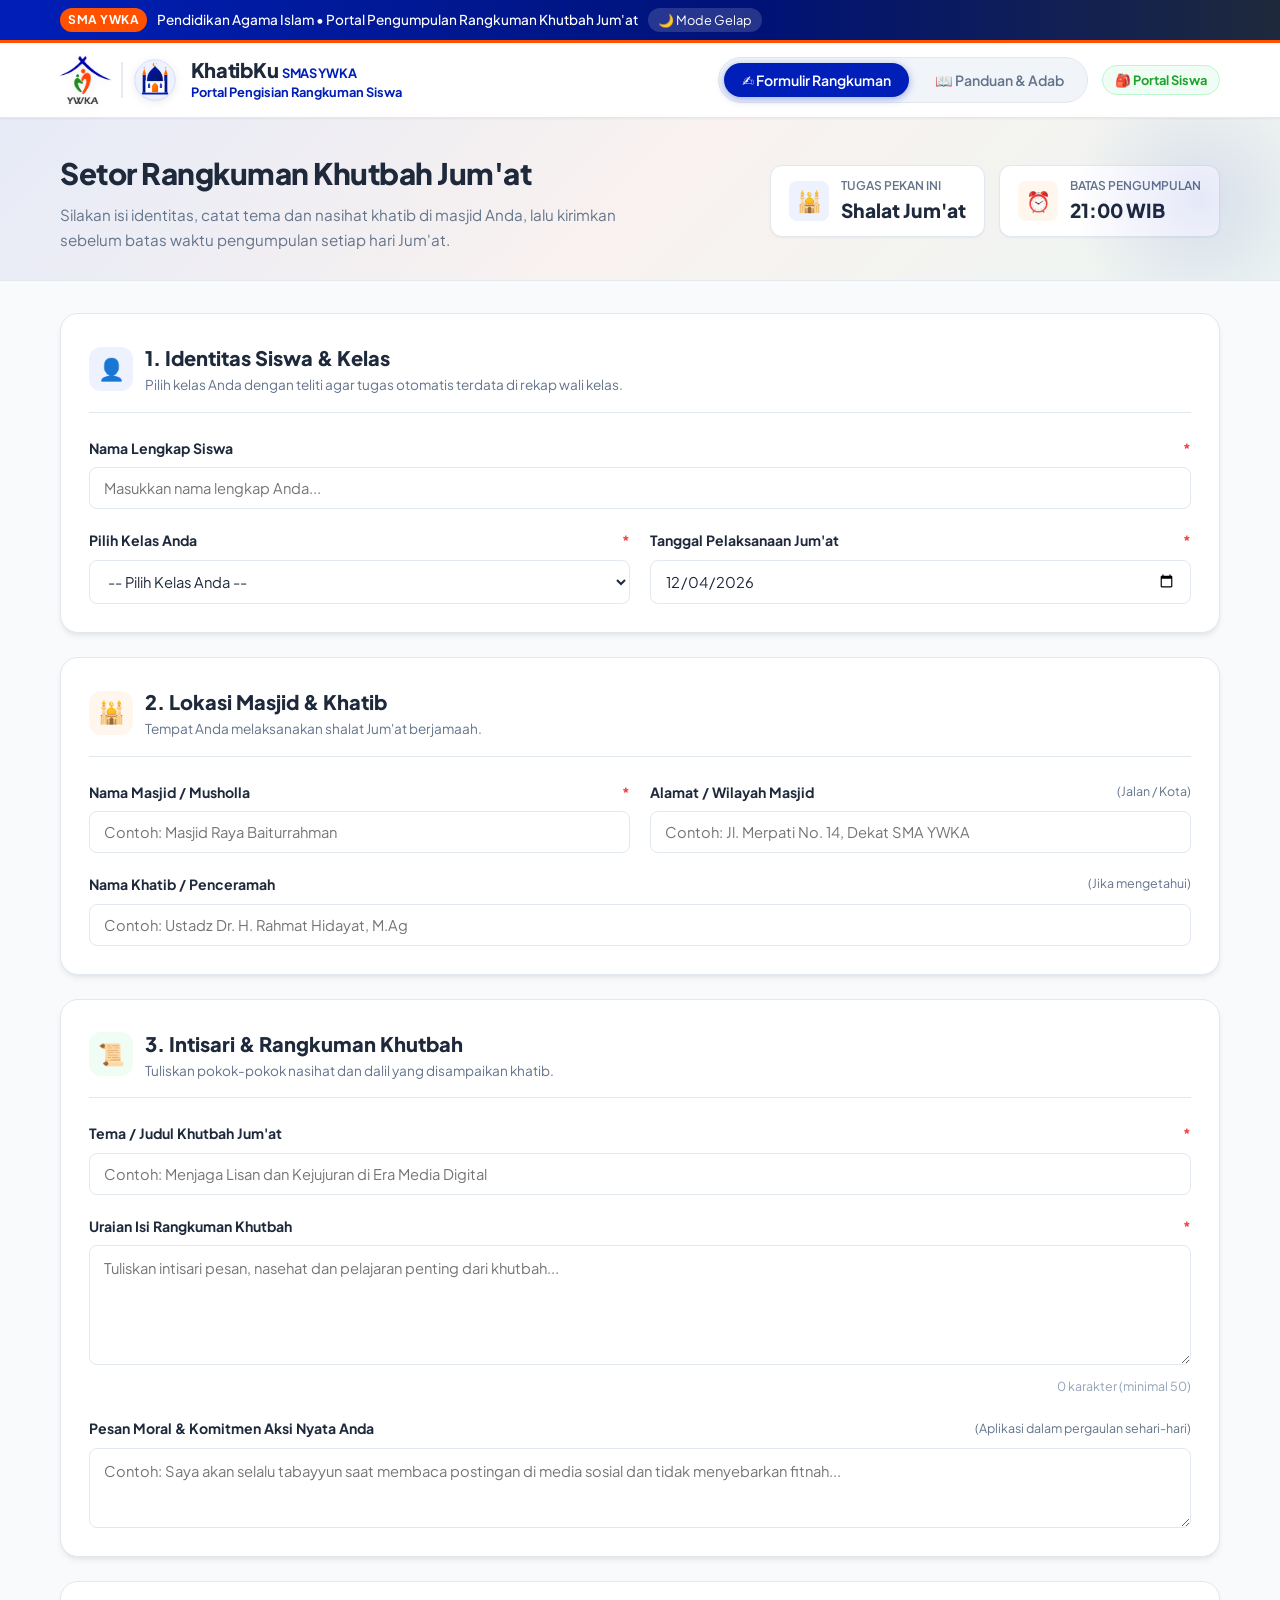
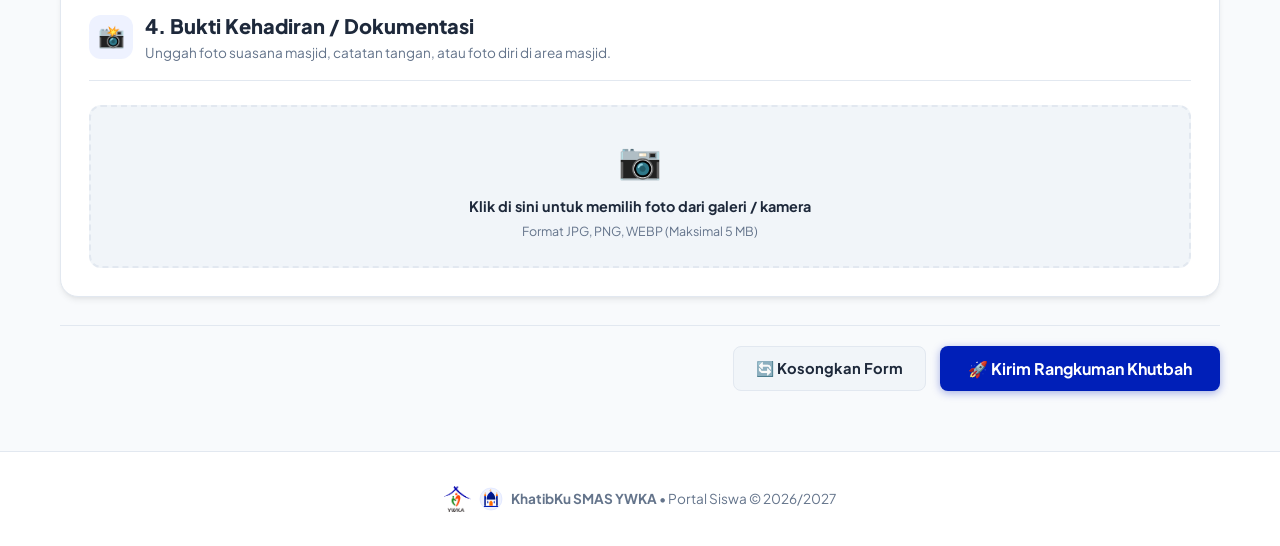
==== commit b72ea641: "feat: sandingkan logo SMAS YWKA dengan logo masjid, hapus input NISN, dalil hadits, dan tautan porta" ====
--- a/index.html
+++ b/index.html
@@ -36,9 +36,13 @@
   <nav class="navbar">
     <div class="container nav-container">
       <div class="brand-wrapper">
-        <img src="assets/logo-ywka.png" alt="Logo SMA YWKA" class="brand-logo-img">
+        <div class="brand-logos-pair">
+          <img src="assets/logo-ywka.png" alt="Logo SMAS YWKA" class="brand-logo-img">
+          <span class="logo-divider"></span>
+          <img src="assets/logo-masjid.svg" alt="Logo Masjid" class="brand-logo-img mosque-logo">
+        </div>
         <div class="brand-info">
-          <h1>KhatibKu <span style="display:inline; color: var(--ywka-blue);">SMA YWKA</span></h1>
+          <h1>KhatibKu <span style="display:inline; color: var(--ywka-blue);">SMAS YWKA</span></h1>
           <span>Portal Pengisian Rangkuman Siswa</span>
         </div>
       </div>
@@ -108,18 +112,11 @@
             </div>
 
             <div class="form-grid">
-              <div class="form-group">
+              <div class="form-group full-width">
                 <label class="form-label" for="inputStudentName">
                   Nama Lengkap Siswa <span class="required">*</span>
                 </label>
                 <input type="text" id="inputStudentName" class="input-field" placeholder="Masukkan nama lengkap Anda..." required>
-              </div>
-
-              <div class="form-group">
-                <label class="form-label" for="inputNisn">
-                  NIS / NISN <span class="form-hint">(Opsional)</span>
-                </label>
-                <input type="text" id="inputNisn" class="input-field" placeholder="Contoh: 0078129410">
               </div>
 
               <div class="form-group">
@@ -194,13 +191,6 @@
                   Tema / Judul Khutbah Jum'at <span class="required">*</span>
                 </label>
                 <input type="text" id="inputKhutbahTitle" class="input-field" placeholder="Contoh: Menjaga Lisan dan Kejujuran di Era Media Digital" required>
-              </div>
-
-              <div class="form-group full-width">
-                <label class="form-label" for="inputQuranHadith">
-                  Kutipan Ayat Al-Qur'an atau Hadits <span class="form-hint">(Jika ada)</span>
-                </label>
-                <input type="text" id="inputQuranHadith" class="input-field" placeholder="Contoh: QS. Al-Hujurat Ayat 6 atau HR. Bukhari no. 6412">
               </div>
 
               <div class="form-group full-width">
@@ -322,8 +312,12 @@
 
       <div class="modal-body">
         <div class="receipt-card">
-          <img src="assets/logo-ywka.png" alt="SMA YWKA" style="height: 48px; margin-bottom: 8px;">
-          <h4 style="color: var(--ywka-blue); font-size: 1.15rem; margin-bottom: 2px;">SMA YWKA</h4>
+          <div style="display: flex; justify-content: center; align-items: center; gap: 10px; margin-bottom: 8px;">
+            <img src="assets/logo-ywka.png" alt="SMAS YWKA" style="height: 48px;">
+            <span class="logo-divider" style="height: 30px;"></span>
+            <img src="assets/logo-masjid.svg" alt="Masjid" style="height: 44px;">
+          </div>
+          <h4 style="color: var(--ywka-blue); font-size: 1.15rem; margin-bottom: 2px;">SMAS YWKA</h4>
           <p style="font-size: 0.8rem; color: var(--text-muted); margin-bottom: 12px;">Tanda Terima Penyerahan Tugas Khutbah Jum'at</p>
           <div id="receiptId" class="receipt-id">JUM-XXXXXX</div>
           <span style="font-size: 0.75rem; background: var(--ywka-green-light); color: var(--ywka-green); padding: 3px 12px; border-radius: 99px; font-weight: 800; border: 1px solid var(--ywka-green-border);">
@@ -375,15 +369,11 @@
 
   <!-- Footer -->
   <footer class="footer">
-    <div class="container" style="display: flex; justify-content: space-between; align-items: center; flex-wrap: wrap; gap: 14px;">
-      <div style="display: flex; align-items: center; gap: 10px;">
-        <img src="assets/logo-ywka.png" alt="Logo SMA YWKA" style="height: 28px;">
-        <span><strong>KhatibKu SMA YWKA</strong> • Portal Siswa © 2026/2027</span>
-      </div>
-      <div>
-        <a href="admin.html" class="btn btn-secondary btn-sm" style="font-weight: 700; color: var(--ywka-blue);">
-          🔐 Akses Portal Master Guru ➔
-        </a>
+    <div class="container" style="display: flex; justify-content: center; align-items: center; text-align: center; padding: 10px 0;">
+      <div style="display: flex; align-items: center; gap: 8px;">
+        <img src="assets/logo-ywka.png" alt="Logo SMAS YWKA" style="height: 26px;">
+        <img src="assets/logo-masjid.svg" alt="Logo Masjid" style="height: 24px;">
+        <span><strong>KhatibKu SMAS YWKA</strong> • Portal Siswa © 2026/2027</span>
       </div>
     </div>
   </footer>
--- a/css/style.css
+++ b/css/style.css
@@ -215,11 +215,28 @@
   gap: 14px;
 }
 
+.brand-logos-pair {
+  display: flex;
+  align-items: center;
+  gap: 10px;
+}
+
+.logo-divider {
+  width: 1.5px;
+  height: 36px;
+  background-color: var(--border-color);
+  opacity: 0.8;
+}
+
 .brand-logo-img {
   height: 48px;
   width: auto;
   object-fit: contain;
   filter: drop-shadow(0 2px 4px rgba(0,0,0,0.08));
+}
+
+.brand-logo-img.mosque-logo {
+  height: 44px;
 }
 
 .brand-info h1 {
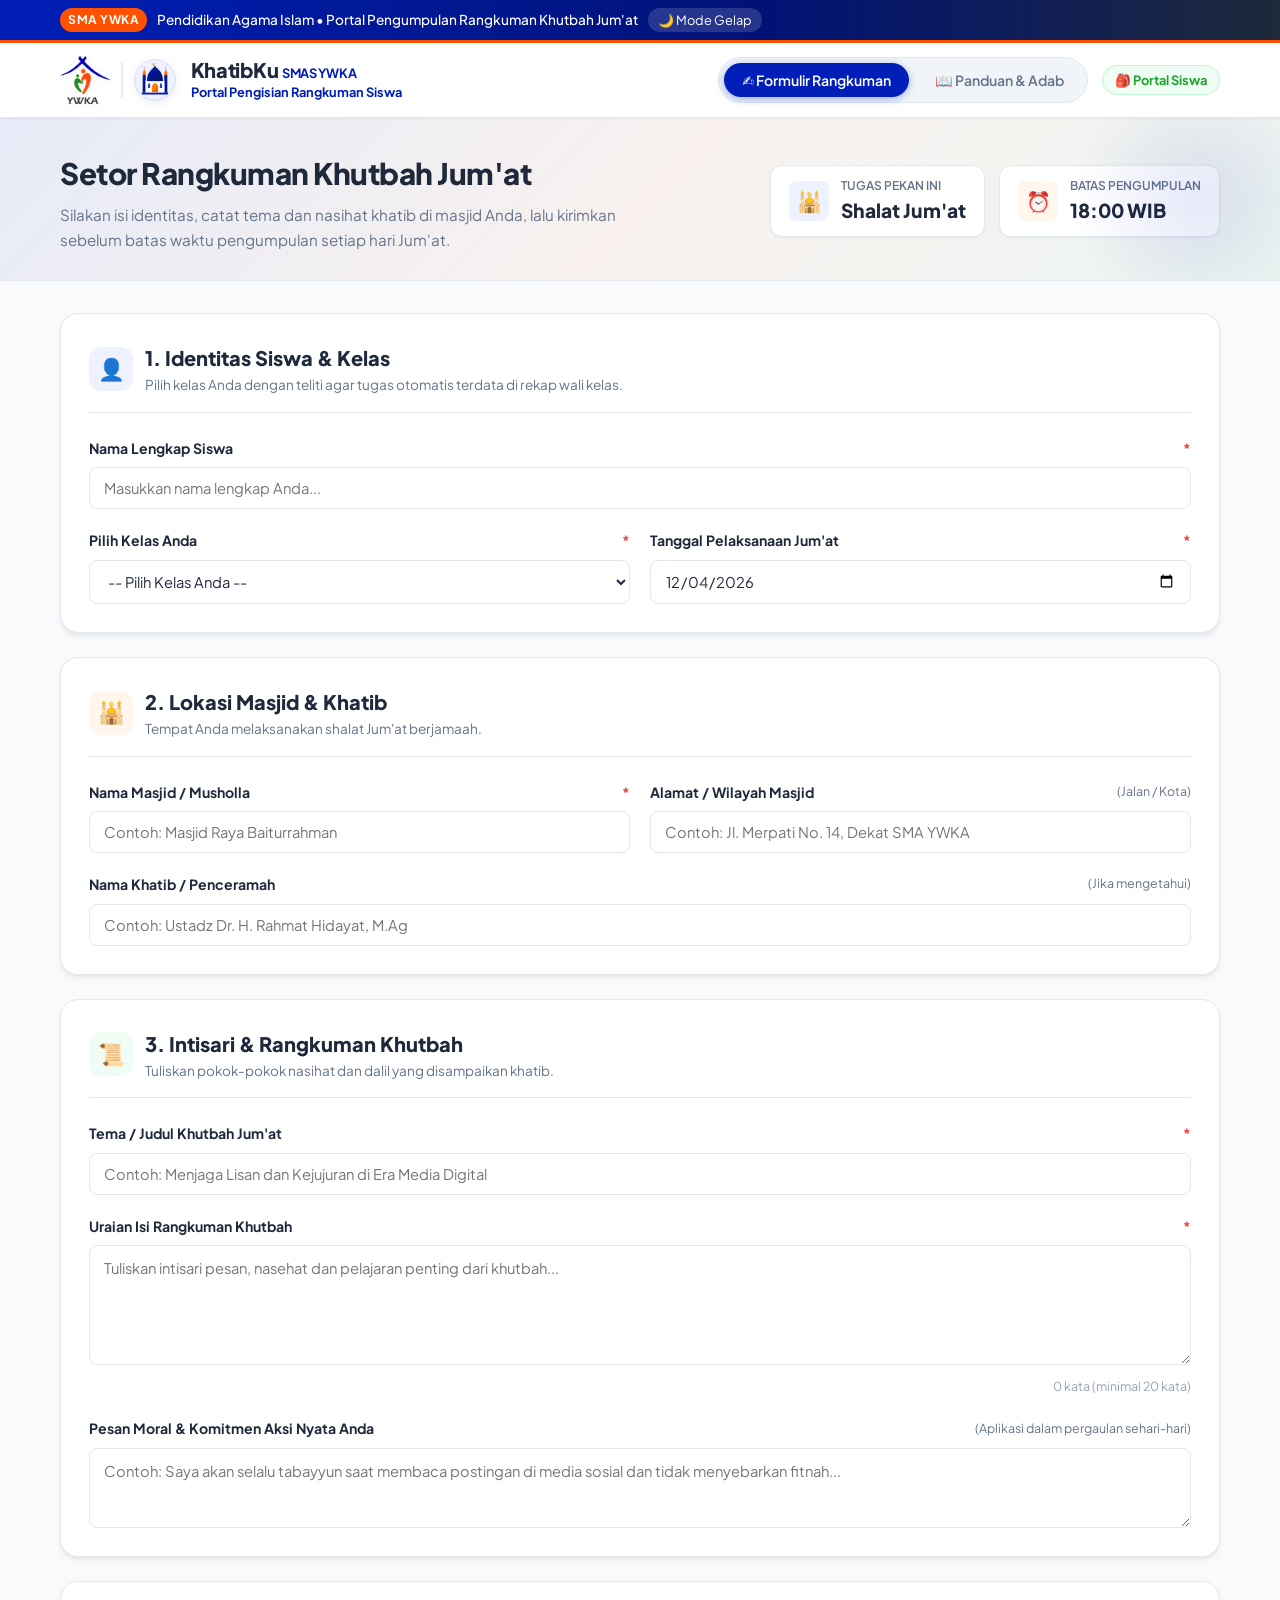
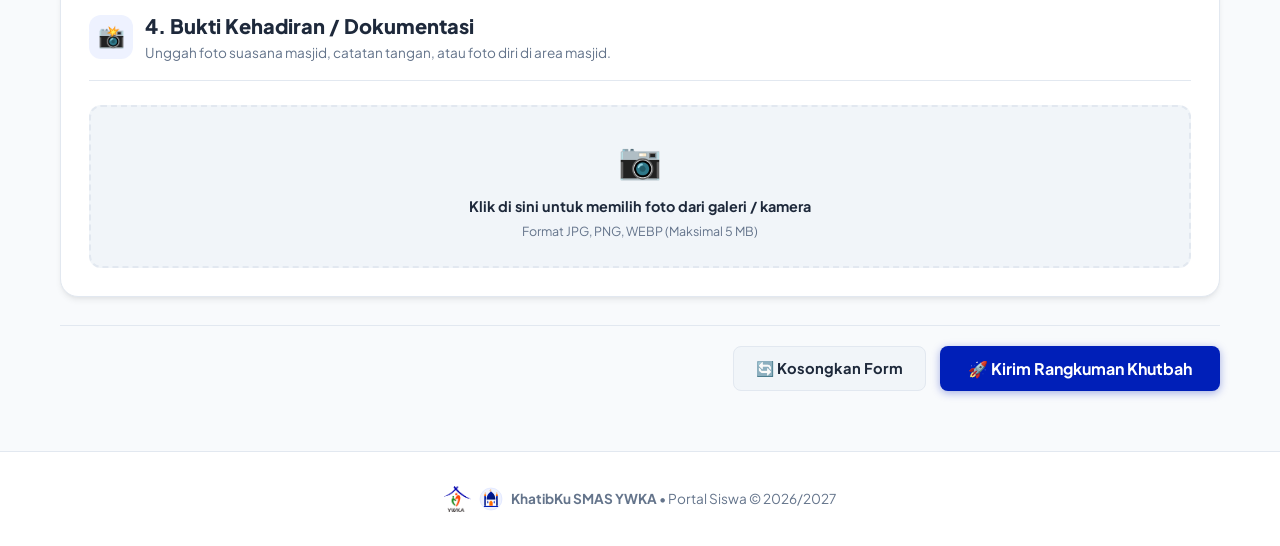
==== commit 2cdf2de3: "fix: optimalkan query Supabase admin, hapus data sample offline Oktober, ubah deadline ke 18.00 dan " ====
--- a/index.html
+++ b/index.html
@@ -82,7 +82,7 @@
           <div class="stat-chip-icon orange">⏰</div>
           <div class="stat-chip-info">
             <span>Batas Pengumpulan</span>
-            <strong>21:00 WIB</strong>
+            <strong>18:00 WIB</strong>
           </div>
         </div>
       </div>
@@ -198,7 +198,7 @@
                   Uraian Isi Rangkuman Khutbah <span class="required">*</span>
                 </label>
                 <textarea id="inputSummaryText" class="textarea-field" placeholder="Tuliskan intisari pesan, nasehat dan pelajaran penting dari khutbah..." required></textarea>
-                <div id="charCounter" class="char-counter">0 karakter (minimal 50)</div>
+                <div id="charCounter" class="char-counter">0 kata (minimal 20 kata)</div>
               </div>
 
               <div class="form-group full-width">
@@ -280,7 +280,7 @@
             <div class="detail-item-box" style="border-left-color: var(--ywka-orange);">
               <h4 style="color: var(--ywka-orange); margin-bottom: 8px;">2. Waktu Mencatat Rangkuman</h4>
               <p style="font-size: 0.9rem; color: var(--text-main);">
-                Fokuslah menyimak pokok bahasan selama di masjid. Anda dapat mencatat dan mengetik rangkuman <strong>seusai shalat Jum'at selesai</strong> atau setelah tiba di rumah/sekolah agar kesempurnaan pahala shalat Jum'at tidak berkurang.
+                Fokuslah menyimak pokok bahasan selama di masjid. Anda dapat mencatat dan mengetik rangkuman <strong>seusai shalat Jum'at selesai</strong> atau setelah tiba di rumah/sekolah agar kesempurnaan pahala shalat Jum'at tidak berkurang. Batas akhir pengumpulan tugas adalah pukul <strong>18:00 WIB</strong>.
               </p>
             </div>
 
--- a/css/style.css
+++ b/css/style.css
@@ -1120,6 +1120,73 @@
     flex-direction: column;
     align-items: stretch;
   }
+}
+
+/* Live Auto-Sync Status Bar & Pulsing Dot */
+.sync-status-bar {
+  display: flex;
+  justify-content: space-between;
+  align-items: center;
+  background: var(--bg-card);
+  border: 1px solid var(--border-color);
+  border-radius: var(--radius-sm);
+  padding: 10px 16px;
+  margin-bottom: 14px;
+  font-size: 0.85rem;
+  box-shadow: var(--shadow-sm);
+  flex-wrap: wrap;
+  gap: 10px;
+}
+
+.sync-status-indicator {
+  display: flex;
+  align-items: center;
+  gap: 10px;
+  font-weight: 600;
+  color: var(--text-main);
+}
+
+.sync-time {
+  font-weight: normal;
+  color: var(--text-muted);
+  font-size: 0.8rem;
+  border-left: 1px solid var(--border-color);
+  padding-left: 10px;
+}
+
+.live-dot {
+  width: 10px;
+  height: 10px;
+  background-color: #22c55e;
+  border-radius: 50%;
+  display: inline-block;
+  box-shadow: 0 0 0 0 rgba(34, 197, 94, 0.7);
+  animation: pulse-green 2s infinite;
+}
+
+@keyframes pulse-green {
+  0% {
+    transform: scale(0.95);
+    box-shadow: 0 0 0 0 rgba(34, 197, 94, 0.7);
+  }
+  70% {
+    transform: scale(1.05);
+    box-shadow: 0 0 0 8px rgba(34, 197, 94, 0);
+  }
+  100% {
+    transform: scale(0.95);
+    box-shadow: 0 0 0 0 rgba(34, 197, 94, 0);
+  }
+}
+
+.rotating {
+  animation: spin 0.8s linear infinite;
+  display: inline-block;
+}
+
+@keyframes spin {
+  from { transform: rotate(0deg); }
+  to { transform: rotate(360deg); }
 }
 
 /* Print Media Rules */
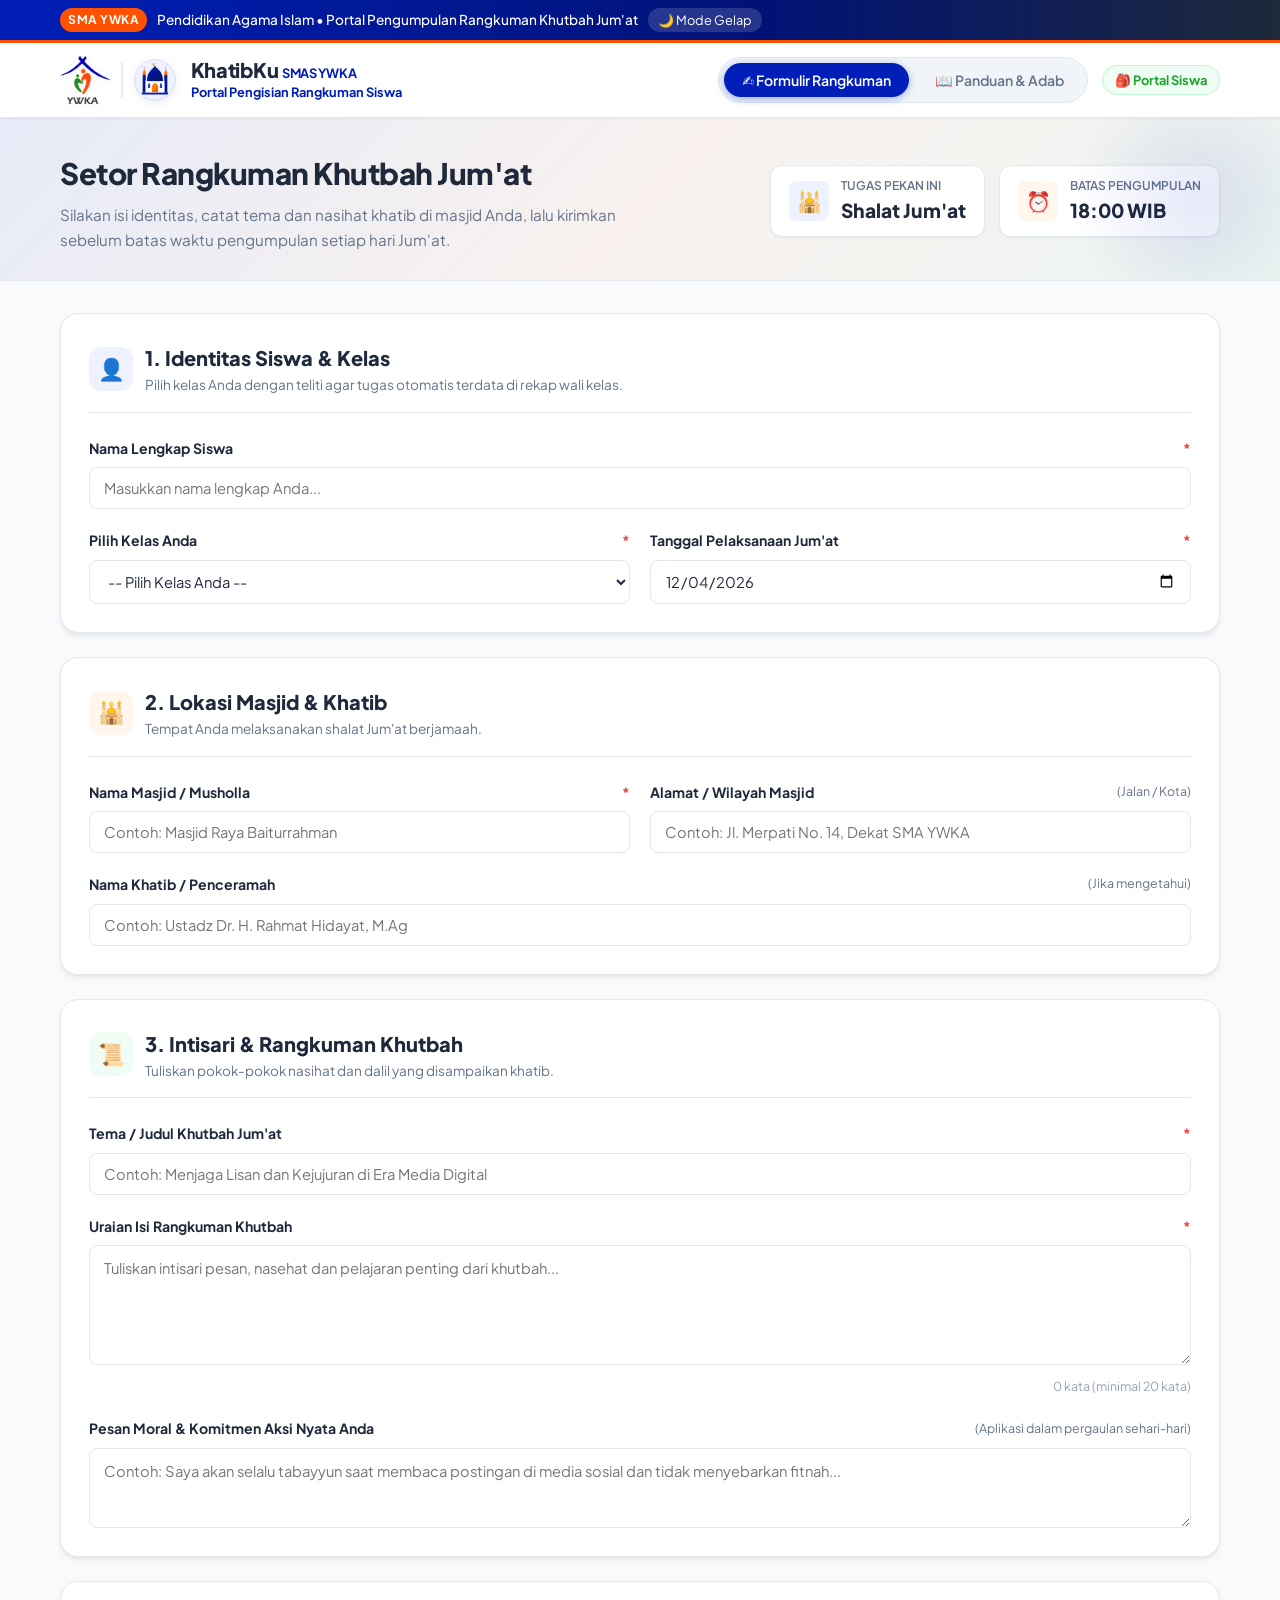
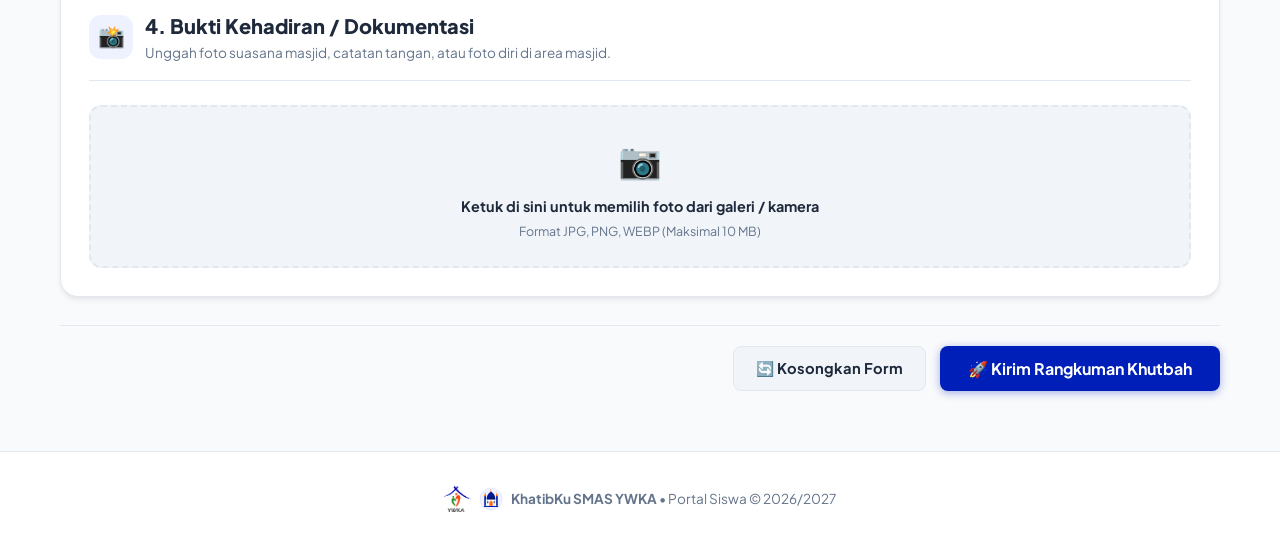
==== commit 0e45a79f: "fix(mobile): optimalkan form siswa untuk iPhone/iOS Safari, atasi validasi tersembunyi, heic upload," ====
--- a/index.html
+++ b/index.html
@@ -97,7 +97,7 @@
            TAB 1: FORMULIR PENGISIAN RANGKUMAN SISWA
            =================================================================== -->
       <div id="tab-form" class="tab-panel active" role="tabpanel">
-        <form id="formSubmitSummary">
+        <form id="formSubmitSummary" novalidate>
           
           <!-- Card 1: Identitas Siswa -->
           <div class="card">
@@ -222,20 +222,20 @@
               </div>
             </div>
 
-            <div class="photo-upload-zone" onclick="document.getElementById('inputPhotoFile').click()">
-              <input type="file" id="inputPhotoFile" accept="image/*" style="display: none;">
+            <label for="inputPhotoFile" class="photo-upload-zone" id="photoUploadLabel" style="display: block; cursor: pointer;">
+              <input type="file" id="inputPhotoFile" accept="image/jpeg,image/png,image/webp,image/jpg" style="position: absolute; width: 1px; height: 1px; opacity: 0; pointer-events: none;">
               
               <div id="photoUploadPrompt">
                 <div class="upload-icon">📷</div>
-                <div class="upload-text">Klik di sini untuk memilih foto dari galeri / kamera</div>
-                <div class="upload-subtext">Format JPG, PNG, WEBP (Maksimal 5 MB)</div>
+                <div class="upload-text">Ketuk di sini untuk memilih foto dari galeri / kamera</div>
+                <div class="upload-subtext">Format JPG, PNG, WEBP (Maksimal 10 MB)</div>
               </div>
 
               <div id="photoPreviewContainer" class="photo-preview-wrapper" style="display: none;">
                 <img id="photoPreviewImg" class="photo-preview-img" src="" alt="Preview Bukti Siswa">
                 <button type="button" id="btnRemovePhoto" class="btn-remove-photo" title="Hapus Foto">✕</button>
               </div>
-            </div>
+            </label>
           </div>
 
           <!-- Tombol Aksi -->
@@ -243,7 +243,7 @@
             <button type="reset" class="btn btn-secondary">
               🔄 Kosongkan Form
             </button>
-            <button type="submit" class="btn btn-primary" style="padding: 12px 28px; font-size: 1rem;">
+            <button type="submit" id="btnSubmitSummary" class="btn btn-primary" style="padding: 12px 28px; font-size: 1rem;">
               🚀 Kirim Rangkuman Khutbah
             </button>
           </div>
--- a/css/style.css
+++ b/css/style.css
@@ -555,6 +555,21 @@
 .input-field:focus, .select-field:focus, .textarea-field:focus {
   border-color: var(--border-focus);
   box-shadow: 0 0 0 3px rgba(0, 31, 184, 0.15);
+}
+
+.input-field.input-error,
+.select-field.input-error,
+.textarea-field.input-error {
+  border-color: #ef4444 !important;
+  background-color: #fef2f2 !important;
+  box-shadow: 0 0 0 3px rgba(239, 68, 68, 0.25) !important;
+  animation: shakeInput 0.35s ease;
+}
+
+@keyframes shakeInput {
+  0%, 100% { transform: translateX(0); }
+  20%, 60% { transform: translateX(-4px); }
+  40%, 80% { transform: translateX(4px); }
 }
 
 .textarea-field {
@@ -1120,6 +1135,45 @@
     flex-direction: column;
     align-items: stretch;
   }
+
+  /* Optimal Mobile Form Actions on iPhone */
+  .form-actions {
+    flex-direction: column-reverse;
+    gap: 10px;
+    margin-top: 20px;
+  }
+
+  .form-actions .btn {
+    width: 100%;
+    min-height: 48px;
+    font-size: 1rem;
+    padding: 12px 16px;
+  }
+
+  /* Safe Toast Container for Mobile / iPhone Viewport */
+  .toast-container {
+    left: 14px;
+    right: 14px;
+    bottom: calc(16px + env(safe-area-inset-bottom, 0px));
+    width: auto;
+    align-items: center;
+    z-index: 99999;
+  }
+
+  .toast {
+    width: 100%;
+    min-width: 0;
+    max-width: 100%;
+    box-sizing: border-box;
+    font-size: 0.88rem;
+    padding: 12px 16px;
+    animation: slideInUp 0.25s ease;
+  }
+
+  @keyframes slideInUp {
+    from { transform: translateY(100%); opacity: 0; }
+    to { transform: translateY(0); opacity: 1; }
+  }
 }
 
 /* Live Auto-Sync Status Bar & Pulsing Dot */
@@ -1187,6 +1241,123 @@
 @keyframes spin {
   from { transform: rotate(0deg); }
   to { transform: rotate(360deg); }
+}
+
+/* Batch Action Bar & Controls */
+.batch-action-bar {
+  display: flex;
+  justify-content: space-between;
+  align-items: center;
+  flex-wrap: wrap;
+  gap: 12px;
+  background: rgba(0, 31, 184, 0.05);
+  border: 1px solid var(--ywka-blue-border);
+  padding: 10px 16px;
+  border-radius: var(--radius-sm);
+  margin-bottom: 14px;
+  transition: all 0.2s ease;
+}
+
+[data-theme="dark"] .batch-action-bar {
+  background: rgba(37, 99, 235, 0.1);
+  border-color: rgba(37, 99, 235, 0.3);
+}
+
+.batch-action-left {
+  display: flex;
+  align-items: center;
+  gap: 12px;
+  flex-wrap: wrap;
+}
+
+.batch-select-all-label {
+  display: flex;
+  align-items: center;
+  gap: 8px;
+  font-weight: 700;
+  cursor: pointer;
+  user-select: none;
+  font-size: 0.9rem;
+  color: var(--text-main);
+}
+
+.custom-table tbody tr.row-selected {
+  background-color: rgba(0, 31, 184, 0.08) !important;
+}
+
+[data-theme="dark"] .custom-table tbody tr.row-selected {
+  background-color: rgba(37, 99, 235, 0.18) !important;
+}
+
+.inline-score-input {
+  width: 58px;
+  text-align: center;
+  padding: 5px 3px;
+  border-radius: 6px;
+  border: 1.5px solid var(--border-color);
+  background: var(--bg-card);
+  color: var(--ywka-blue);
+  font-weight: 800;
+  font-size: 0.92rem;
+  transition: all 0.2s ease;
+}
+
+.inline-score-input:focus {
+  outline: none;
+  border-color: var(--ywka-blue);
+  box-shadow: 0 0 0 3px rgba(0, 31, 184, 0.2);
+}
+
+.inline-score-input.saved-highlight {
+  border-color: var(--ywka-green) !important;
+  background-color: var(--ywka-green-light) !important;
+}
+
+.preset-badge-btn {
+  background: var(--bg-card);
+  border: 1px solid var(--border-color);
+  color: var(--ywka-blue);
+  font-weight: 800;
+  font-size: 0.82rem;
+  padding: 5px 12px;
+  border-radius: 6px;
+  cursor: pointer;
+  transition: all 0.15s ease;
+}
+
+.preset-badge-btn:hover {
+  background: var(--ywka-blue);
+  color: #fff;
+  border-color: var(--ywka-blue);
+  transform: translateY(-1px);
+}
+
+.preset-feedback-chip {
+  background: var(--bg-card);
+  border: 1px solid var(--border-color);
+  color: var(--text-muted);
+  font-size: 0.78rem;
+  padding: 5px 11px;
+  border-radius: 99px;
+  cursor: pointer;
+  transition: all 0.15s ease;
+}
+
+.preset-feedback-chip:hover {
+  background: rgba(0, 31, 184, 0.08);
+  color: var(--ywka-blue);
+  border-color: var(--ywka-blue-border);
+}
+
+.student-chip-tag {
+  display: inline-flex;
+  align-items: center;
+  gap: 4px;
+  background: var(--bg-card);
+  border: 1px solid var(--border-color);
+  padding: 3px 8px;
+  border-radius: 6px;
+  font-size: 0.78rem;
 }
 
 /* Print Media Rules */
